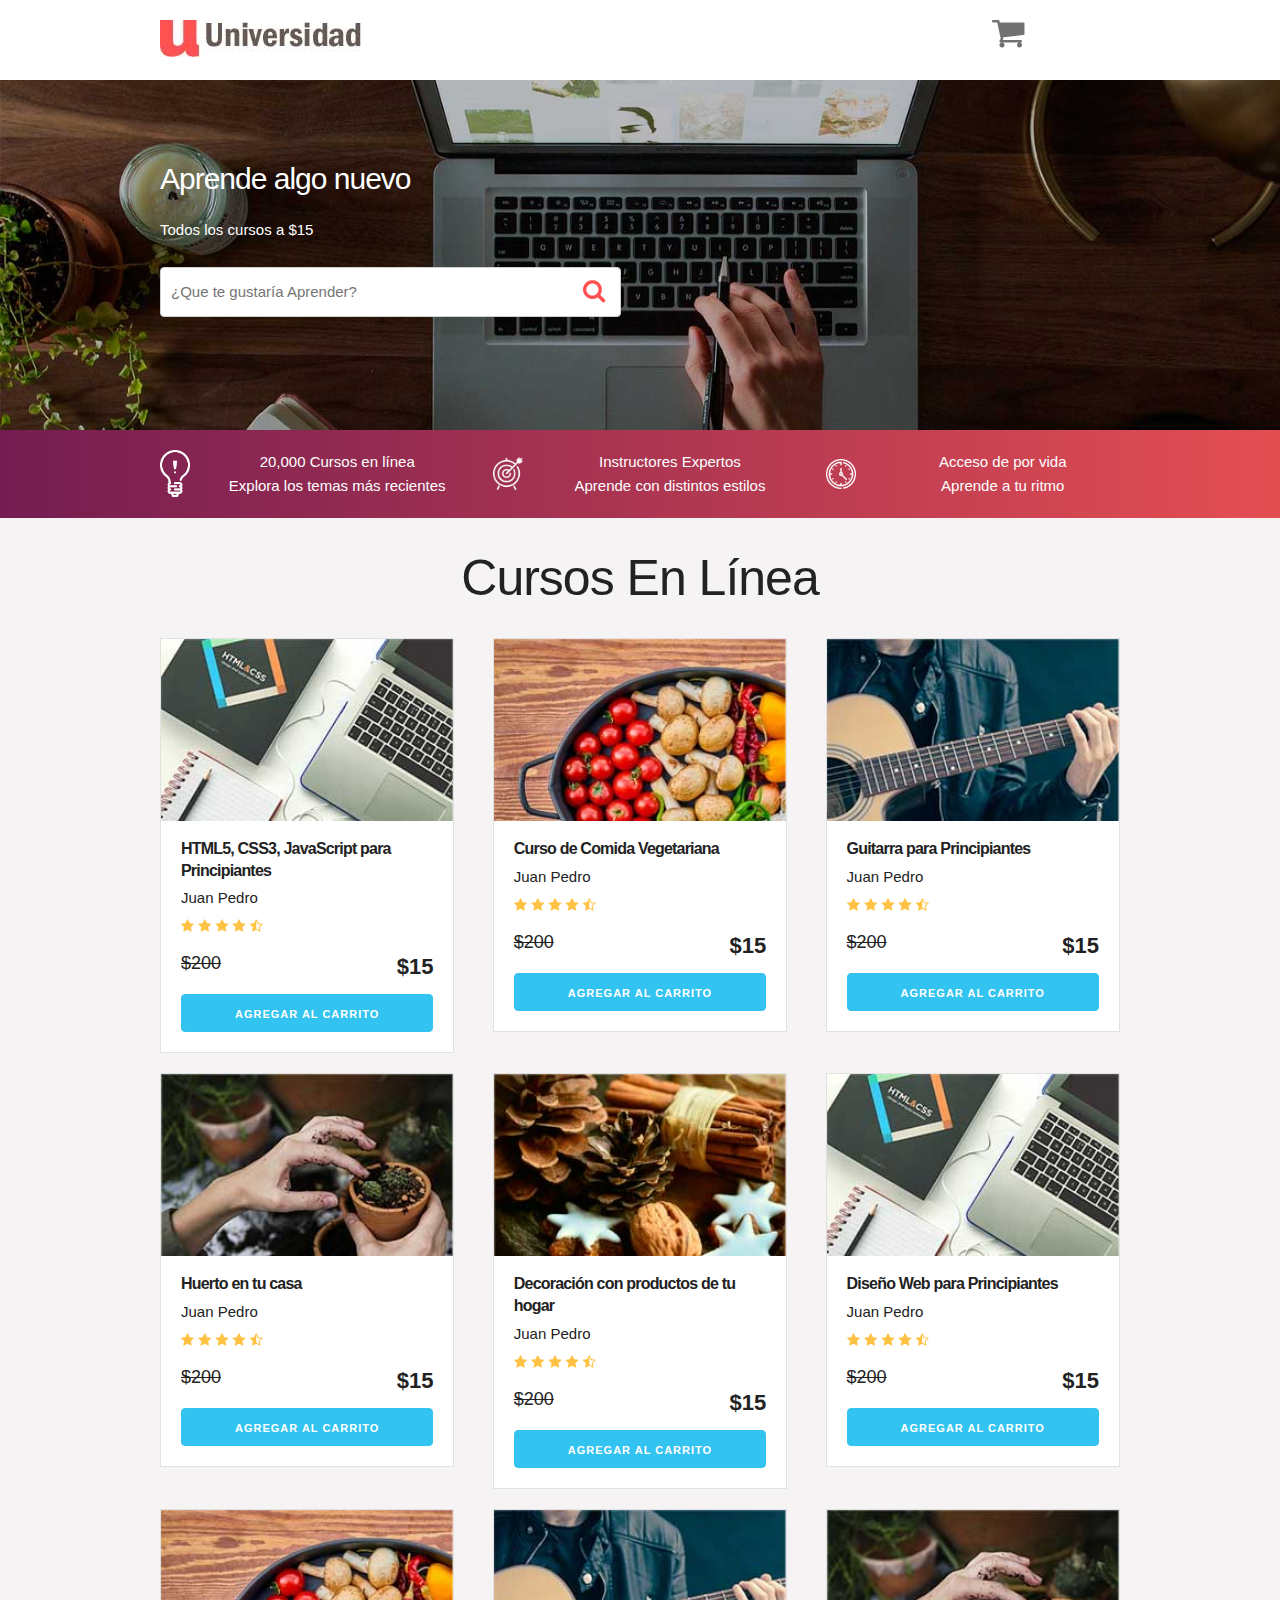
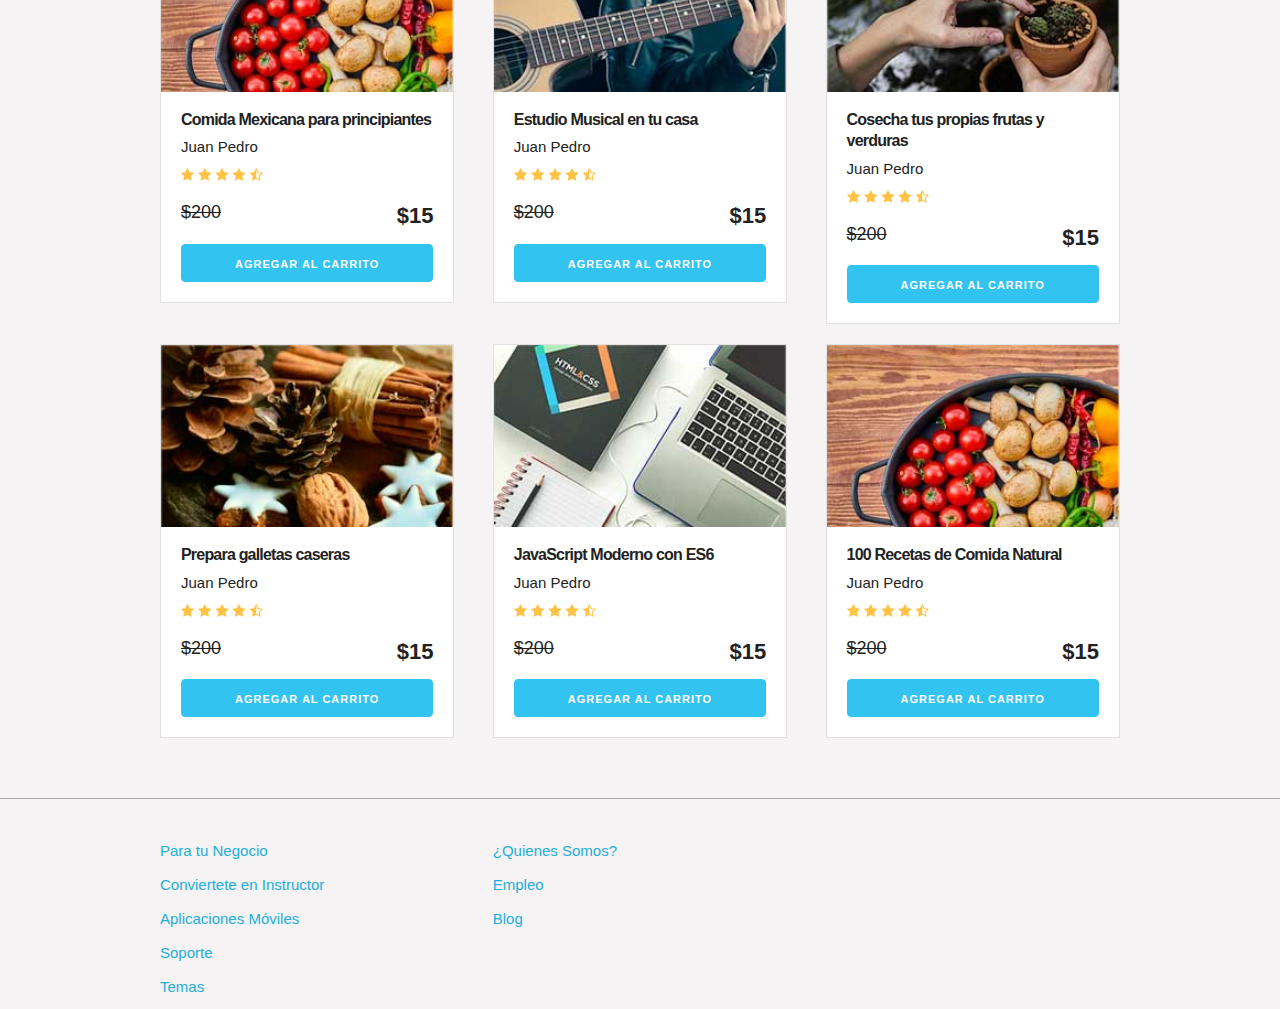
==== index.html @ 2e38d833 "Commit para nuevo Fernando" ====
<!DOCTYPE html>
<html lang="en">
<head>
    <meta charset="UTF-8">
    <meta name="viewport" content="width=device-width, initial-scale=1.0">
    <meta http-equiv="X-UA-Compatible" content="ie=edge">
    <title>Carrito</title>
    <link rel="stylesheet" href="css/normalize.css">
    <link rel="stylesheet" href="css/skeleton.css">
    <link rel="stylesheet" href="css/custom.css">
</head>
<body>
<header id="header" class="header">
    <div class="container">
        <div class="row">
            <div class="four columns">
                <img src="img/logo.jpg" id="logo">
            </div>
            <div class="two columns u-pull-right">
                <ul>
                    <li class="submenu">
                            <img src="img/cart.png" id="img-carrito">
                            <div id="carrito">
                                    
                                    <table id="lista-carrito" class="u-full-width">
                                        <thead>
                                            <tr>
                                                <th>Imagen</th>
                                                <th>Nombre</th>
                                                <th>Precio</th>
                                                <th>Cantidad</th>
                                                <th></th>
                                            </tr>
                                        </thead>
                                        <tbody></tbody>
                                    </table>

                                    <a href="#" id="vaciar-carrito" class="button u-full-width">Vaciar Carrito</a>
                            </div>
                    </li>
                </ul>
            </div>
        </div> 
    </div>
    </header>


    <div id="hero">
        <div class="container">
            <div class="row">
                    <div class="six columns">
                        <div class="contenido-hero">
                                <h2>Aprende algo nuevo</h2>
                                <p>Todos los cursos a $15</p>
                                <form action="#" id="busqueda" method="post" class="formulario">
                                    <input class="u-full-width" type="text" placeholder="¿Que te gustaría Aprender?" id="buscador">
                                    <input type="submit" id="submit-buscador" class="submit-buscador">
                                </form>
                        </div>
                    </div>
            </div> 
        </div>
    </div>

    <div class="barra">
        <div class="container">
            <div class="row">
                    <div class="four columns icono icono1">
                        <p>20,000 Cursos en línea <br>
                        Explora  los temas más recientes</p>
                    </div>
                    <div class="four columns icono icono2">
                        <p>Instructores Expertos <br>
                        Aprende con distintos estilos</p>
                    </div>
                    <div class="four columns icono icono3">
                        <p>Acceso de por vida <br>
                        Aprende a tu ritmo</p>
                    </div>
            </div>
        </div>

    </div>

    <div id="lista-cursos" class="container">
        <h1 id="encabezado" class="encabezado">Cursos En Línea</h1>
        <div class="row">
            <div class="four columns">
                <div class="card">
                    <img src="img/curso1.jpg" class="imagen-curso u-full-width">
                    <div class="info-card">
                        <h4>HTML5, CSS3, JavaScript para Principiantes</h4>
                        <p>Juan Pedro</p>
                        <img src="img/estrellas.png">
                        <p class="precio">$200  <span class="u-pull-right ">$15</span></p>
                        <a href="#" class="u-full-width button-primary button input agregar-carrito" data-id="1">Agregar Al Carrito</a>
                    </div>
                </div> <!--.card-->
            </div>
            <div class="four columns">
                    <div class="card">
                        <img src="img/curso2.jpg" class="imagen-curso u-full-width">
                        <div class="info-card">
                            <h4>Curso de Comida Vegetariana</h4>
                            <p>Juan Pedro</p>
                            <img src="img/estrellas.png">
                            <p class="precio">$200  <span class="u-pull-right ">$15</span></p>
                            <a href="#" class="u-full-width button-primary button input agregar-carrito" data-id="2">Agregar Al Carrito</a>
                        </div>
                    </div>
            </div>
            <div class="four columns">
                    <div class="card">
                        <img src="img/curso3.jpg" class="imagen-curso u-full-width">
                        <div class="info-card">
                            <h4>Guitarra para Principiantes</h4>
                            <p>Juan Pedro</p>
                            <img src="img/estrellas.png">
                            <p class="precio">$200  <span class="u-pull-right ">$15</span></p>
                            <a href="#" class="u-full-width button-primary button input agregar-carrito" data-id="3">Agregar Al Carrito</a>
                        </div>
                    </div> <!--.card-->
            </div>

        </div> <!--.row-->
        <div class="row">
            <div class="four columns">
                <div class="card">
                    <img src="img/curso4.jpg" class="imagen-curso u-full-width">
                    <div class="info-card">
                        <h4>Huerto en tu casa</h4>
                        <p>Juan Pedro</p>
                        <img src="img/estrellas.png">
                        <p class="precio">$200  <span class="u-pull-right ">$15</span></p>
                        <a href="#" class="u-full-width button-primary button input agregar-carrito" data-id="4">Agregar Al Carrito</a>
                    </div>
                </div> <!--.card-->
            </div>
            <div class="four columns">
                    <div class="card">
                        <img src="img/curso5.jpg" class="imagen-curso u-full-width">
                        <div class="info-card">
                            <h4>Decoración con productos de tu hogar</h4>
                            <p>Juan Pedro</p>
                            <img src="img/estrellas.png">
                            <p class="precio">$200  <span class="u-pull-right ">$15</span></p>
                            <a href="#" class="u-full-width button-primary button input agregar-carrito" data-id="5">Agregar Al Carrito</a>
                        </div>
                    </div> <!--.card-->
            </div>
            <div class="four columns">
                    <div class="card">
                        <img src="img/curso1.jpg" class="imagen-curso u-full-width">
                        <div class="info-card">
                            <h4>Diseño Web para Principiantes</h4>
                            <p>Juan Pedro</p>
                            <img src="img/estrellas.png">
                            <p class="precio">$200  <span class="u-pull-right ">$15</span></p>
                            <a href="#" class="u-full-width button-primary button input agregar-carrito" data-id="6">Agregar Al Carrito</a>
                        </div>
                    </div> <!--.card-->
            </div>
        </div> <!--.row-->
        <div class="row">
            <div class="four columns">
                <div class="card">
                    <img src="img/curso2.jpg" class="imagen-curso u-full-width">
                    <div class="info-card">
                        <h4>Comida Mexicana para principiantes</h4>
                        <p>Juan Pedro</p>
                        <img src="img/estrellas.png">
                        <p class="precio">$200  <span class="u-pull-right ">$15</span></p>
                        <a href="#" class="u-full-width button-primary button input agregar-carrito" data-id="7">Agregar Al Carrito</a>
                    </div>
                </div> <!--.card-->
            </div>
            <div class="four columns">
                    <div class="card">
                        <img src="img/curso3.jpg" class="imagen-curso u-full-width">
                        <div class="info-card">
                            <h4>Estudio Musical en tu casa</h4>
                            <p>Juan Pedro</p>
                            <img src="img/estrellas.png">
                            <p class="precio">$200  <span class="u-pull-right ">$15</span></p>
                            <a href="#" class="u-full-width button-primary button input agregar-carrito" data-id="8">Agregar Al Carrito</a>
                        </div>
                    </div> <!--.card-->
            </div>
            <div class="four columns">
                    <div class="card">
                        <img src="img/curso4.jpg" class="imagen-curso u-full-width">
                        <div class="info-card">
                            <h4>Cosecha tus propias frutas y verduras</h4>
                            <p>Juan Pedro</p>
                            <img src="img/estrellas.png">
                            <p class="precio">$200  <span class="u-pull-right ">$15</span></p>
                            <a href="#" class="u-full-width button-primary button input agregar-carrito" data-id="9">Agregar Al Carrito</a>
                        </div>
                    </div> <!--.card-->
            </div>
        </div> <!--.row-->
        <div class="row">
                <div class="four columns">
                    <div class="card">
                        <img src="img/curso5.jpg" class="imagen-curso u-full-width">
                        <div class="info-card">
                            <h4>Prepara galletas caseras</h4>
                            <p>Juan Pedro</p>
                            <img src="img/estrellas.png">
                            <p class="precio">$200  <span class="u-pull-right ">$15</span></p>
                            <a href="#" class="u-full-width button-primary button input agregar-carrito" data-id="10">Agregar Al Carrito</a>
                        </div>
                    </div> <!--.card-->
                </div>
                <div class="four columns">
                        <div class="card">
                            <img src="img/curso1.jpg" class="imagen-curso u-full-width">
                            <div class="info-card">
                                <h4>JavaScript Moderno con ES6</h4>
                                <p>Juan Pedro</p>
                                <img src="img/estrellas.png">
                                <p class="precio">$200  <span class="u-pull-right ">$15</span></p>
                                <a href="#" class="u-full-width button-primary button input agregar-carrito" data-id="11">Agregar Al Carrito</a>
                            </div>
                        </div> <!--.card-->
                </div>
                <div class="four columns">
                        <div class="card">
                            <img src="img/curso2.jpg" class="imagen-curso u-full-width">
                            <div class="info-card">
                                <h4>100 Recetas de Comida Natural</h4>
                                <p>Juan Pedro</p>
                                <img src="img/estrellas.png">
                                <p class="precio">$200  <span class="u-pull-right ">$15</span></p>
                                <a href="#" class="u-full-width button-primary button input agregar-carrito" data-id="12">Agregar Al Carrito</a>
                            </div>
                        </div> <!--.card-->
                </div>
            </div> <!--.row-->
    </div>  

    <footer id="footer" class="footer">
        <div class="container">
            <div class="row">
                    <div class="four columns">
                            <nav id="principal" class="menu">
                                <a class="enlace" href="#">Para tu Negocio</a>
                                <a class="enlace" href="#">Conviertete en Instructor</a>
                                <a class="enlace" href="#">Aplicaciones Móviles</a>
                                <a class="enlace" href="#">Soporte</a>
                                <a class="enlace" href="#">Temas</a>
                            </nav>
                    </div>
                    <div class="four columns">
                            <nav id="secundaria" class="menu">
                                <a class="enlace" href="#">¿Quienes Somos?</a>
                                <a class="enlace" href="#">Empleo</a>
                                <a class="enlace" href="#">Blog</a>
                            </nav>
                    </div>
            </div>
        </div>
    </footer>

    <script src="js/app.js"></script>

</body>
</html>
---- css/skeleton.css ----
/*
* Skeleton V2.0.4
* Copyright 2014, Dave Gamache
* www.getskeleton.com
* Free to use under the MIT license.
* http://www.opensource.org/licenses/mit-license.php
* 12/29/2014
*/


/* Table of contents
––––––––––––––––––––––––––––––––––––––––––––––––––
- Grid
- Base Styles
- Typography
- Links
- Buttons
- Forms
- Lists
- Code
- Tables
- Spacing
- Utilities
- Clearing
- Media Queries
*/


/* Grid
–––––––––––––––––––––––––––––––––––––––––––––––––– */
.container {
  position: relative;
  width: 100%;
  max-width: 960px;
  margin: 0 auto;
  padding: 0 20px;
  box-sizing: border-box; }
.column,
.columns {
  width: 100%;
  float: left;
  box-sizing: border-box; }

/* For devices larger than 400px */
@media (min-width: 400px) {
  .container {
    width: 85%;
    padding: 0; }
}

/* For devices larger than 550px */
@media (min-width: 550px) {
  .container {
    width: 80%; }
  .column,
  .columns {
    margin-left: 4%; }
  .column:first-child,
  .columns:first-child {
    margin-left: 0; }

  .one.column,
  .one.columns                    { width: 4.66666666667%; }
  .two.columns                    { width: 13.3333333333%; }
  .three.columns                  { width: 22%;            }
  .four.columns                   { width: 30.6666666667%; }
  .five.columns                   { width: 39.3333333333%; }
  .six.columns                    { width: 48%;            }
  .seven.columns                  { width: 56.6666666667%; }
  .eight.columns                  { width: 65.3333333333%; }
  .nine.columns                   { width: 74.0%;          }
  .ten.columns                    { width: 82.6666666667%; }
  .eleven.columns                 { width: 91.3333333333%; }
  .twelve.columns                 { width: 100%; margin-left: 0; }

  .one-third.column               { width: 30.6666666667%; }
  .two-thirds.column              { width: 65.3333333333%; }

  .one-half.column                { width: 48%; }

  /* Offsets */
  .offset-by-one.column,
  .offset-by-one.columns          { margin-left: 8.66666666667%; }
  .offset-by-two.column,
  .offset-by-two.columns          { margin-left: 17.3333333333%; }
  .offset-by-three.column,
  .offset-by-three.columns        { margin-left: 26%;            }
  .offset-by-four.column,
  .offset-by-four.columns         { margin-left: 34.6666666667%; }
  .offset-by-five.column,
  .offset-by-five.columns         { margin-left: 43.3333333333%; }
  .offset-by-six.column,
  .offset-by-six.columns          { margin-left: 52%;            }
  .offset-by-seven.column,
  .offset-by-seven.columns        { margin-left: 60.6666666667%; }
  .offset-by-eight.column,
  .offset-by-eight.columns        { margin-left: 69.3333333333%; }
  .offset-by-nine.column,
  .offset-by-nine.columns         { margin-left: 78.0%;          }
  .offset-by-ten.column,
  .offset-by-ten.columns          { margin-left: 86.6666666667%; }
  .offset-by-eleven.column,
  .offset-by-eleven.columns       { margin-left: 95.3333333333%; }

  .offset-by-one-third.column,
  .offset-by-one-third.columns    { margin-left: 34.6666666667%; }
  .offset-by-two-thirds.column,
  .offset-by-two-thirds.columns   { margin-left: 69.3333333333%; }

  .offset-by-one-half.column,
  .offset-by-one-half.columns     { margin-left: 52%; }

}


/* Base Styles
–––––––––––––––––––––––––––––––––––––––––––––––––– */
/* NOTE
html is set to 62.5% so that all the REM measurements throughout Skeleton
are based on 10px sizing. So basically 1.5rem = 15px :) */
html {
  font-size: 62.5%; }
body {
  font-size: 1.5em; /* currently ems cause chrome bug misinterpreting rems on body element */
  line-height: 1.6;
  font-weight: 400;
  font-family: "Raleway", "HelveticaNeue", "Helvetica Neue", Helvetica, Arial, sans-serif;
  color: #222; }


/* Typography
–––––––––––––––––––––––––––––––––––––––––––––––––– */
h1, h2, h3, h4, h5, h6 {
  margin-top: 0;
  margin-bottom: 2rem;
  font-weight: 300; }
h1 { font-size: 4.0rem; line-height: 1.2;  letter-spacing: -.1rem;}
h2 { font-size: 3.6rem; line-height: 1.25; letter-spacing: -.1rem; }
h3 { font-size: 3.0rem; line-height: 1.3;  letter-spacing: -.1rem; }
h4 { font-size: 2.4rem; line-height: 1.35; letter-spacing: -.08rem; }
h5 { font-size: 1.8rem; line-height: 1.5;  letter-spacing: -.05rem; }
h6 { font-size: 1.5rem; line-height: 1.6;  letter-spacing: 0; }

/* Larger than phablet */
@media (min-width: 550px) {
  h1 { font-size: 5.0rem; }
  h2 { font-size: 4.2rem; }
  h3 { font-size: 3.6rem; }
  h4 { font-size: 3.0rem; }
  h5 { font-size: 2.4rem; }
  h6 { font-size: 1.5rem; }
}

p {
  margin-top: 0; }


/* Links
–––––––––––––––––––––––––––––––––––––––––––––––––– */
a {
  color: #1EAEDB; }
a:hover {
  color: #0FA0CE; }


/* Buttons
–––––––––––––––––––––––––––––––––––––––––––––––––– */
.button,
button,
input[type="submit"],
input[type="reset"],
input[type="button"] {
  display: inline-block;
  height: 38px;
  padding: 0 30px;
  color: #555;
  text-align: center;
  font-size: 11px;
  font-weight: 600;
  line-height: 38px;
  letter-spacing: .1rem;
  text-transform: uppercase;
  text-decoration: none;
  white-space: nowrap;
  background-color: transparent;
  border-radius: 4px;
  border: 1px solid #bbb;
  cursor: pointer;
  box-sizing: border-box; }
.button:hover,
button:hover,
input[type="submit"]:hover,
input[type="reset"]:hover,
input[type="button"]:hover,
.button:focus,
button:focus,
input[type="submit"]:focus,
input[type="reset"]:focus,
input[type="button"]:focus {
  color: #333;
  border-color: #888;
  outline: 0; }
.button.button-primary,
button.button-primary,
input[type="submit"].button-primary,
input[type="reset"].button-primary,
input[type="button"].button-primary {
  color: #FFF;
  background-color: #33C3F0;
  border-color: #33C3F0; }
.button.button-primary:hover,
button.button-primary:hover,
input[type="submit"].button-primary:hover,
input[type="reset"].button-primary:hover,
input[type="button"].button-primary:hover,
.button.button-primary:focus,
button.button-primary:focus,
input[type="submit"].button-primary:focus,
input[type="reset"].button-primary:focus,
input[type="button"].button-primary:focus {
  color: #FFF;
  background-color: #1EAEDB;
  border-color: #1EAEDB; }


/* Forms
–––––––––––––––––––––––––––––––––––––––––––––––––– */
input[type="email"],
input[type="number"],
input[type="search"],
input[type="text"],
input[type="tel"],
input[type="url"],
input[type="password"],
textarea,
select {
  height: 38px;
  padding: 6px 10px; /* The 6px vertically centers text on FF, ignored by Webkit */
  background-color: #fff;
  border: 1px solid #D1D1D1;
  border-radius: 4px;
  box-shadow: none;
  box-sizing: border-box; }
/* Removes awkward default styles on some inputs for iOS */
input[type="email"],
input[type="number"],
input[type="search"],
input[type="text"],
input[type="tel"],
input[type="url"],
input[type="password"],
textarea {
  -webkit-appearance: none;
     -moz-appearance: none;
          appearance: none; }
textarea {
  min-height: 65px;
  padding-top: 6px;
  padding-bottom: 6px; }
input[type="email"]:focus,
input[type="number"]:focus,
input[type="search"]:focus,
input[type="text"]:focus,
input[type="tel"]:focus,
input[type="url"]:focus,
input[type="password"]:focus,
textarea:focus,
select:focus {
  border: 1px solid #33C3F0;
  outline: 0; }
label,
legend {
  display: block;
  margin-bottom: .5rem;
  font-weight: 600; }
fieldset {
  padding: 0;
  border-width: 0; }
input[type="checkbox"],
input[type="radio"] {
  display: inline; }
label > .label-body {
  display: inline-block;
  margin-left: .5rem;
  font-weight: normal; }


/* Lists
–––––––––––––––––––––––––––––––––––––––––––––––––– */
ul {
  list-style: circle inside; }
ol {
  list-style: decimal inside; }
ol, ul {
  padding-left: 0;
  margin-top: 0; }
ul ul,
ul ol,
ol ol,
ol ul {
  margin: 1.5rem 0 1.5rem 3rem;
  font-size: 90%; }
li {
  margin-bottom: 1rem; }


/* Code
–––––––––––––––––––––––––––––––––––––––––––––––––– */
code {
  padding: .2rem .5rem;
  margin: 0 .2rem;
  font-size: 90%;
  white-space: nowrap;
  background: #F1F1F1;
  border: 1px solid #E1E1E1;
  border-radius: 4px; }
pre > code {
  display: block;
  padding: 1rem 1.5rem;
  white-space: pre; }


/* Tables
–––––––––––––––––––––––––––––––––––––––––––––––––– */
th,
td {
  padding: 12px 15px;
  text-align: left;
  border-bottom: 1px solid #E1E1E1; }
th:first-child,
td:first-child {
  padding-left: 0; }
th:last-child,
td:last-child {
  padding-right: 0; }


/* Spacing
–––––––––––––––––––––––––––––––––––––––––––––––––– */
button,
.button {
  margin-bottom: 1rem; }
input,
textarea,
select,
fieldset {
  margin-bottom: 1.5rem; }
pre,
blockquote,
dl,
figure,
table,
p,
ul,
ol,
form {
  margin-bottom: 2.5rem; }


/* Utilities
–––––––––––––––––––––––––––––––––––––––––––––––––– */
.u-full-width {
  width: 100%;
  box-sizing: border-box; }
.u-max-full-width {
  max-width: 100%;
  box-sizing: border-box; }
.u-pull-right {
  float: right; }
.u-pull-left {
  float: left; }


/* Misc
–––––––––––––––––––––––––––––––––––––––––––––––––– */
hr {
  margin-top: 3rem;
  margin-bottom: 3.5rem;
  border-width: 0;
  border-top: 1px solid #E1E1E1; }


/* Clearing
–––––––––––––––––––––––––––––––––––––––––––––––––– */

/* Self Clearing Goodness */
.container:after,
.row:after,
.u-cf {
  content: "";
  display: table;
  clear: both; }


/* Media Queries
–––––––––––––––––––––––––––––––––––––––––––––––––– */
/*
Note: The best way to structure the use of media queries is to create the queries
near the relevant code. For example, if you wanted to change the styles for buttons
on small devices, paste the mobile query code up in the buttons section and style it
there.
*/


/* Larger than mobile */
@media (min-width: 400px) {}

/* Larger than phablet (also point when grid becomes active) */
@media (min-width: 550px) {}

/* Larger than tablet */
@media (min-width: 750px) {}

/* Larger than desktop */
@media (min-width: 1000px) {}

/* Larger than Desktop HD */
@media (min-width: 1200px) {}
---- css/custom.css ----
html {
    font-size: 62.5%;
}
body {
    background-color: #f5f3f3
}
h1 {
    text-align: center;
}
h2 {
    font-size: 3rem;
}
h4 {
    font-size: 16px;
    font-weight: 700;
}
header {
    padding: 20px 0 0 0;
    background: white;
    text-align: center;
}
@media (min-width: 750px) {
    header {
        text-align: left;
    }
}
.borrar-curso {
    background-color: red;
    border-radius: 50%;
    padding: 5px 10px;
    text-decoration: none;
    color: white;
    font-weight: bold;
}

ul {
    list-style: none;
}
#hero {
    background-image:url(../img/hero.jpg);
    height: 350px;
    background-size: cover;
}
#encabezado {
    margin: 30px 0;
}
.submenu {
    position: relative;
}

.submenu #carrito{
    display: none;
}
.submenu:hover #carrito{
    display: block;
    position: absolute;
    right:0;

    top:100%;
    z-index: 1;
    background-color: white;
    padding: 20px;
    min-height: 400px;
    min-width: 300px;
}
.vacio {
    padding: 10px;
    background-color: crimson;
    text-align: center;
    border-radius: 10px;
    color: white;
}
.contenido-hero {
    margin-top: 80px;
    color: white;
}
.contenido-hero form {
    position: relative;
    margin-bottom: 0;
}
.contenido-hero form #buscador {
    height: 50px;
    margin-bottom: 0;
}
.contenido-hero form .submit-buscador {
    position: absolute;
    right:0;
    top:0;
    height: 100%;
    padding: 0;
    display: block;
    text-indent: -9999px;
    width: 50px;
    background-image: url(../img/lupa.png);
    background-position: right center;
    background-repeat: no-repeat;
    border:none;
}


.barra {
    padding: 20px 0;
    background: #741d51; /* Old browsers */
    background: -moz-linear-gradient(left, #741d51 0%, #e44e52 100%); /* FF3.6-15 */
    background: -webkit-linear-gradient(left, #741d51 0%,#e44e52 100%); /* Chrome10-25,Safari5.1-6 */
    background: linear-gradient(to right, #741d51 0%,#e44e52 100%); /* W3C, IE10+, FF16+, Chrome26+, Opera12+, Safari7+ */
    filter: progid:DXImageTransform.Microsoft.gradient( startColorstr='#741d51', endColorstr='#e44e52',GradientType=1 ); /* IE6-9 */
}

.barra p {
    margin:0;
    color: white;
}
.icono {
    background-repeat: no-repeat;
    background-position: left center;
    padding-left: 60px;
    background-size: 30px;
    margin-bottom: 40px;
    text-align: center;
}
@media (min-width: 750px) {
    .icono {
        margin-bottom:0;
    }
}
.icono1 {
    background-image: url(../img/icono1.png);
}
.icono2 {
    background-image: url(../img/icono2.png);
}
.icono3 {
    background-image: url(../img/icono3.png);
}

#lista-cursos .row {
    margin-bottom:20px;
}
.agregar-carrito {
    margin:10px 0;
}

.card {
    text-align: center;
    border: 1px solid #e1e1e1;
    background: white;
}
@media (min-width: 550px) {
    .card {
        text-align: left;
    }
}
.info-card  {
    padding: 10px 20px;
}

.info-card p, 
.card h4 {
    margin-bottom: 5px;
}
.info-card .precio {
    text-decoration: line-through;
    font-size: 18px;
    margin-top: 10px;
}
.info-card .precio span {
    font-weight: 700;
    font-size: 22px;
}


.footer {
    margin-top: 40px;
    border-top:1px solid #aaa;;
    padding-top: 40px;   
}
.footer .menu a{
display: block;
margin-bottom: 10px;
text-decoration: none;
}
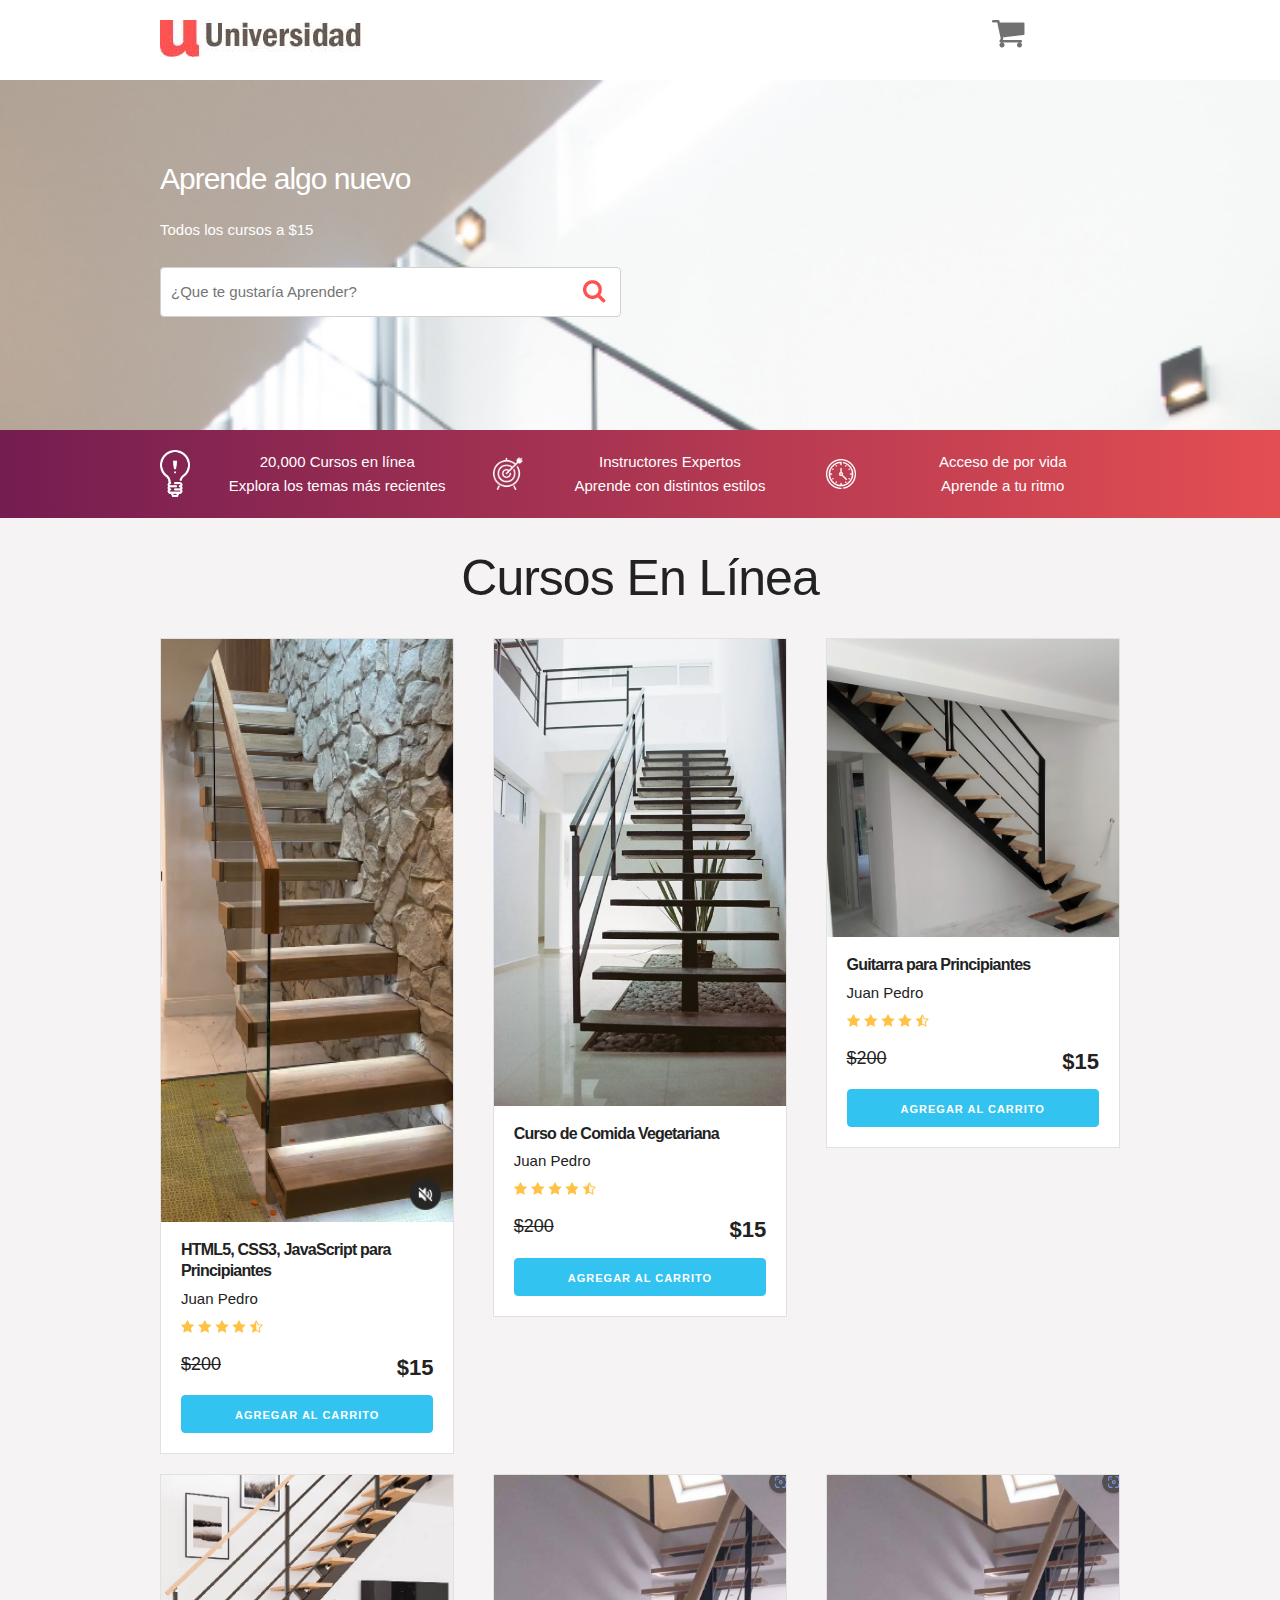
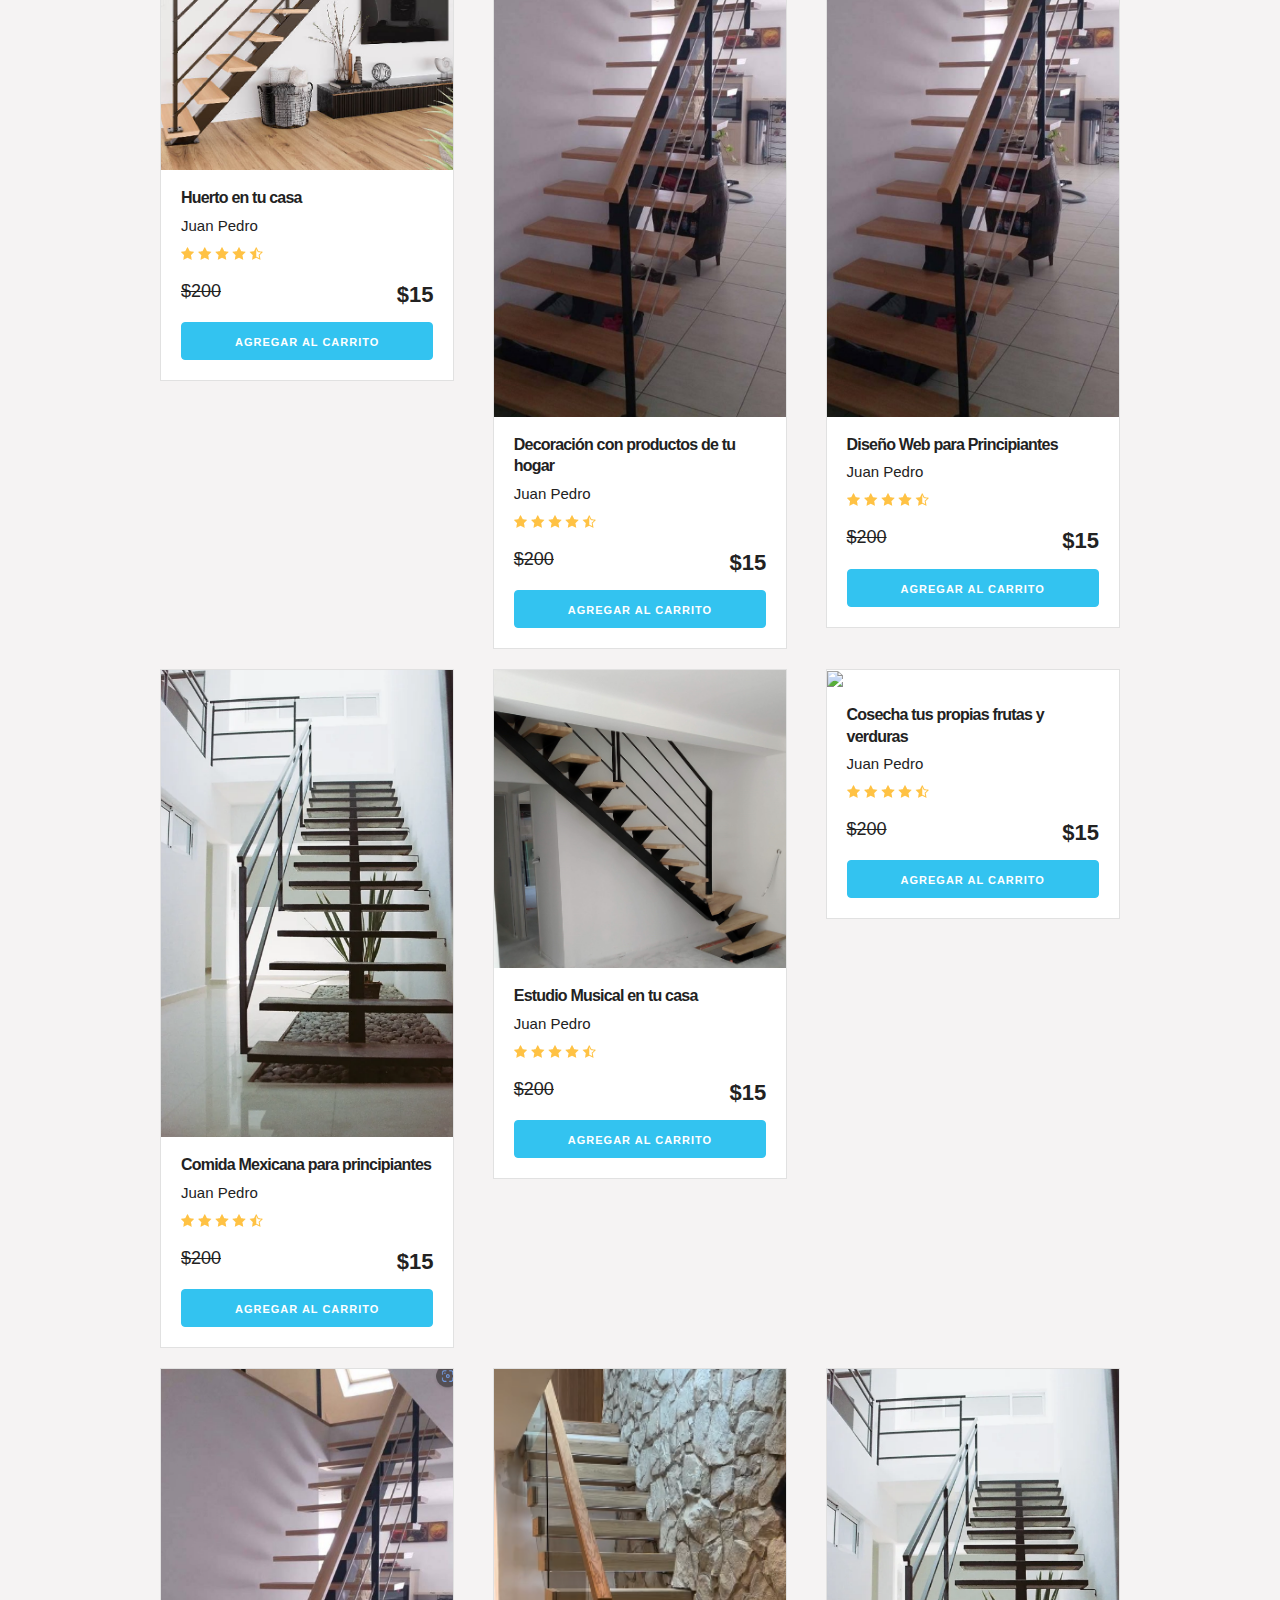
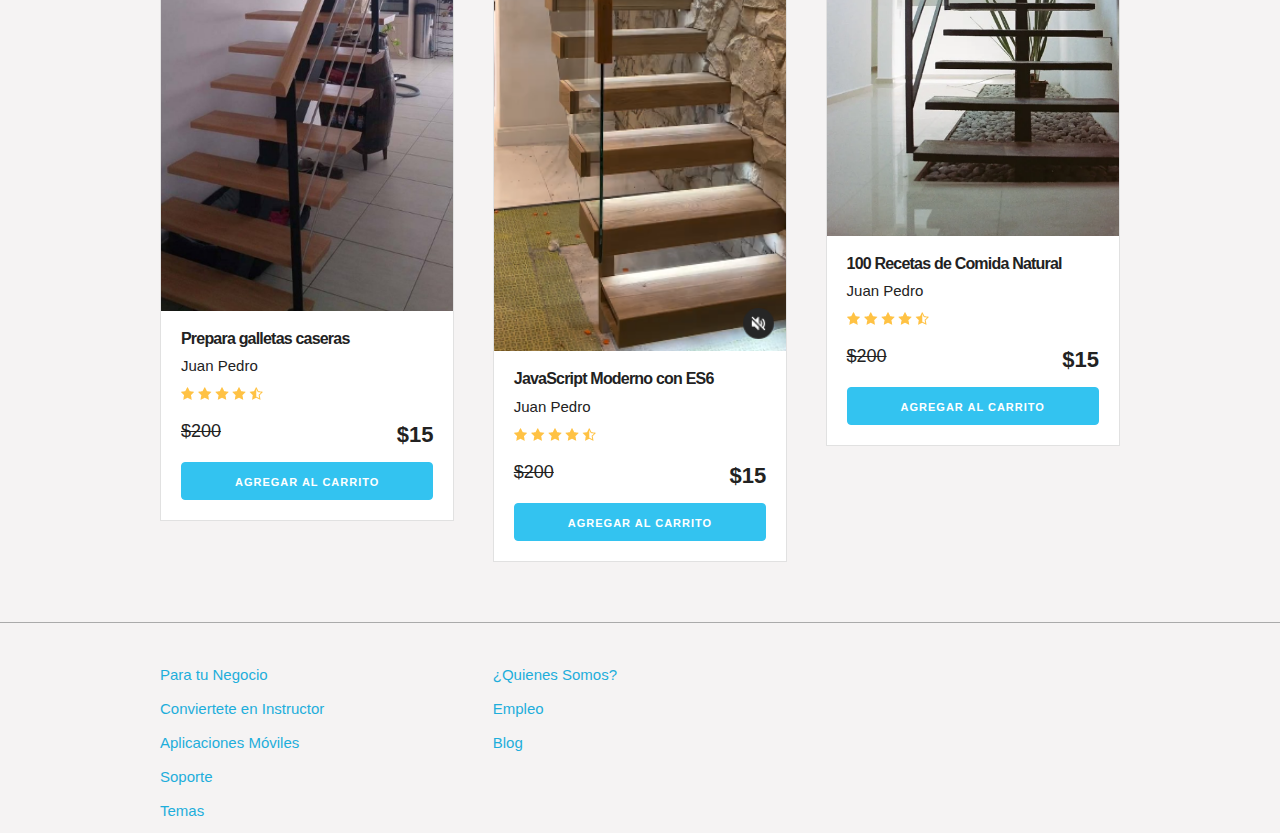
==== commit b8ccce74: "Añadir nuevas imagenes" ====
--- a/index.html
+++ b/index.html
@@ -87,7 +87,7 @@
         <div class="row">
             <div class="four columns">
                 <div class="card">
-                    <img src="img/curso1.jpg" class="imagen-curso u-full-width">
+                    <img src="img/Escalera-1.png" class="imagen-curso u-full-width">
                     <div class="info-card">
                         <h4>HTML5, CSS3, JavaScript para Principiantes</h4>
                         <p>Juan Pedro</p>
@@ -99,7 +99,7 @@
             </div>
             <div class="four columns">
                     <div class="card">
-                        <img src="img/curso2.jpg" class="imagen-curso u-full-width">
+                        <img src="img/Escalera-2.png" class="imagen-curso u-full-width">
                         <div class="info-card">
                             <h4>Curso de Comida Vegetariana</h4>
                             <p>Juan Pedro</p>
@@ -111,7 +111,7 @@
             </div>
             <div class="four columns">
                     <div class="card">
-                        <img src="img/curso3.jpg" class="imagen-curso u-full-width">
+                        <img src="img/Escalera-3.png" class="imagen-curso u-full-width">
                         <div class="info-card">
                             <h4>Guitarra para Principiantes</h4>
                             <p>Juan Pedro</p>
@@ -126,7 +126,7 @@
         <div class="row">
             <div class="four columns">
                 <div class="card">
-                    <img src="img/curso4.jpg" class="imagen-curso u-full-width">
+                    <img src="img/Escalera-4.png" class="imagen-curso u-full-width">
                     <div class="info-card">
                         <h4>Huerto en tu casa</h4>
                         <p>Juan Pedro</p>
@@ -138,7 +138,7 @@
             </div>
             <div class="four columns">
                     <div class="card">
-                        <img src="img/curso5.jpg" class="imagen-curso u-full-width">
+                        <img src="img/Escalera-5.png" class="imagen-curso u-full-width">
                         <div class="info-card">
                             <h4>Decoración con productos de tu hogar</h4>
                             <p>Juan Pedro</p>
@@ -150,7 +150,7 @@
             </div>
             <div class="four columns">
                     <div class="card">
-                        <img src="img/curso1.jpg" class="imagen-curso u-full-width">
+                        <img src="img/Escalera-5.png" class="imagen-curso u-full-width">
                         <div class="info-card">
                             <h4>Diseño Web para Principiantes</h4>
                             <p>Juan Pedro</p>
@@ -164,7 +164,7 @@
         <div class="row">
             <div class="four columns">
                 <div class="card">
-                    <img src="img/curso2.jpg" class="imagen-curso u-full-width">
+                    <img src="img/Escalera-2.png" class="imagen-curso u-full-width">
                     <div class="info-card">
                         <h4>Comida Mexicana para principiantes</h4>
                         <p>Juan Pedro</p>
@@ -176,7 +176,7 @@
             </div>
             <div class="four columns">
                     <div class="card">
-                        <img src="img/curso3.jpg" class="imagen-curso u-full-width">
+                        <img src="img/Escalera-3.png" class="imagen-curso u-full-width">
                         <div class="info-card">
                             <h4>Estudio Musical en tu casa</h4>
                             <p>Juan Pedro</p>
@@ -188,7 +188,7 @@
             </div>
             <div class="four columns">
                     <div class="card">
-                        <img src="img/curso4.jpg" class="imagen-curso u-full-width">
+                        <img src=img/Escalera-4.png" class="imagen-curso u-full-width">
                         <div class="info-card">
                             <h4>Cosecha tus propias frutas y verduras</h4>
                             <p>Juan Pedro</p>
@@ -202,7 +202,7 @@
         <div class="row">
                 <div class="four columns">
                     <div class="card">
-                        <img src="img/curso5.jpg" class="imagen-curso u-full-width">
+                        <img src="img/Escalera-5.png" class="imagen-curso u-full-width">
                         <div class="info-card">
                             <h4>Prepara galletas caseras</h4>
                             <p>Juan Pedro</p>
@@ -214,7 +214,7 @@
                 </div>
                 <div class="four columns">
                         <div class="card">
-                            <img src="img/curso1.jpg" class="imagen-curso u-full-width">
+                            <img src="img/Escalera-1.png" class="imagen-curso u-full-width">
                             <div class="info-card">
                                 <h4>JavaScript Moderno con ES6</h4>
                                 <p>Juan Pedro</p>
@@ -226,7 +226,7 @@
                 </div>
                 <div class="four columns">
                         <div class="card">
-                            <img src="img/curso2.jpg" class="imagen-curso u-full-width">
+                            <img src="img/Escalera-2.png" class="imagen-curso u-full-width">
                             <div class="info-card">
                                 <h4>100 Recetas de Comida Natural</h4>
                                 <p>Juan Pedro</p>
--- a/css/custom.css
+++ b/css/custom.css
@@ -37,7 +37,7 @@
     list-style: none;
 }
 #hero {
-    background-image:url(../img/hero.jpg);
+    background-image:url(../img/hero.png);
     height: 350px;
     background-size: cover;
 }
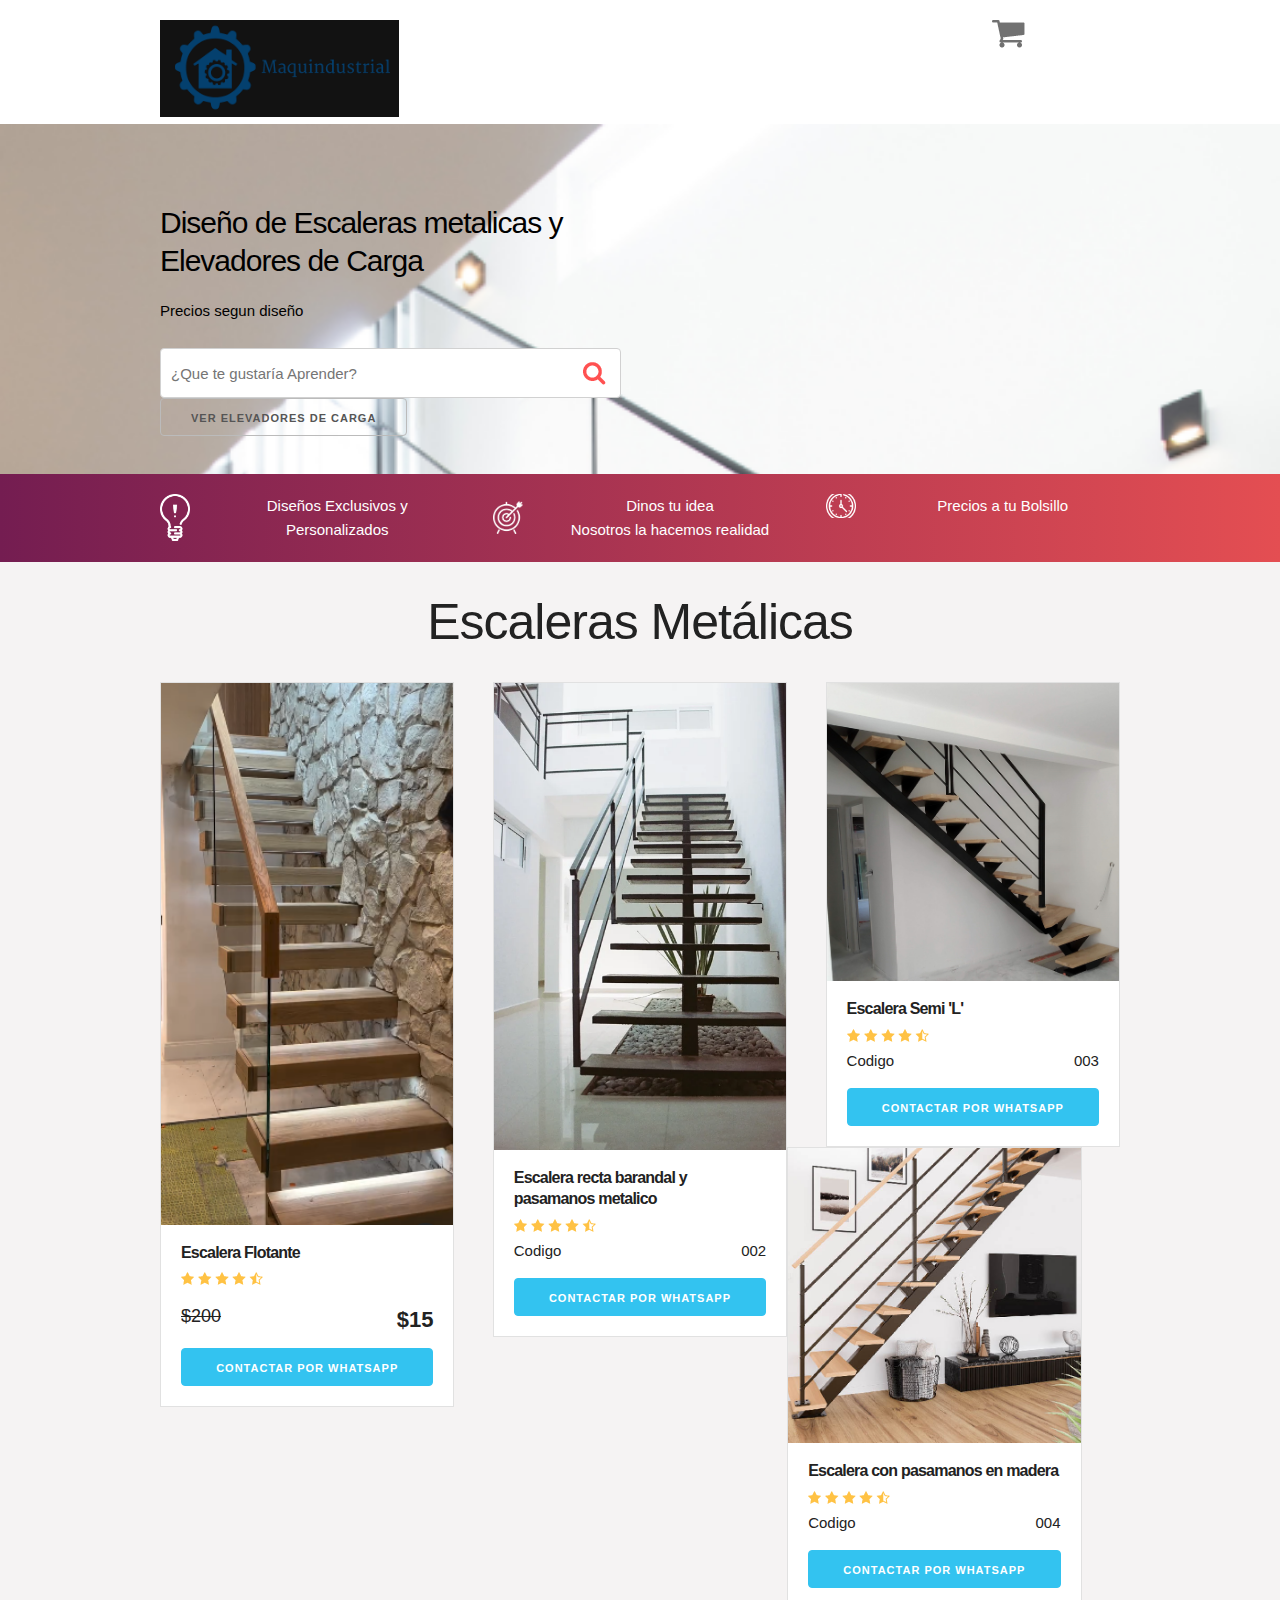
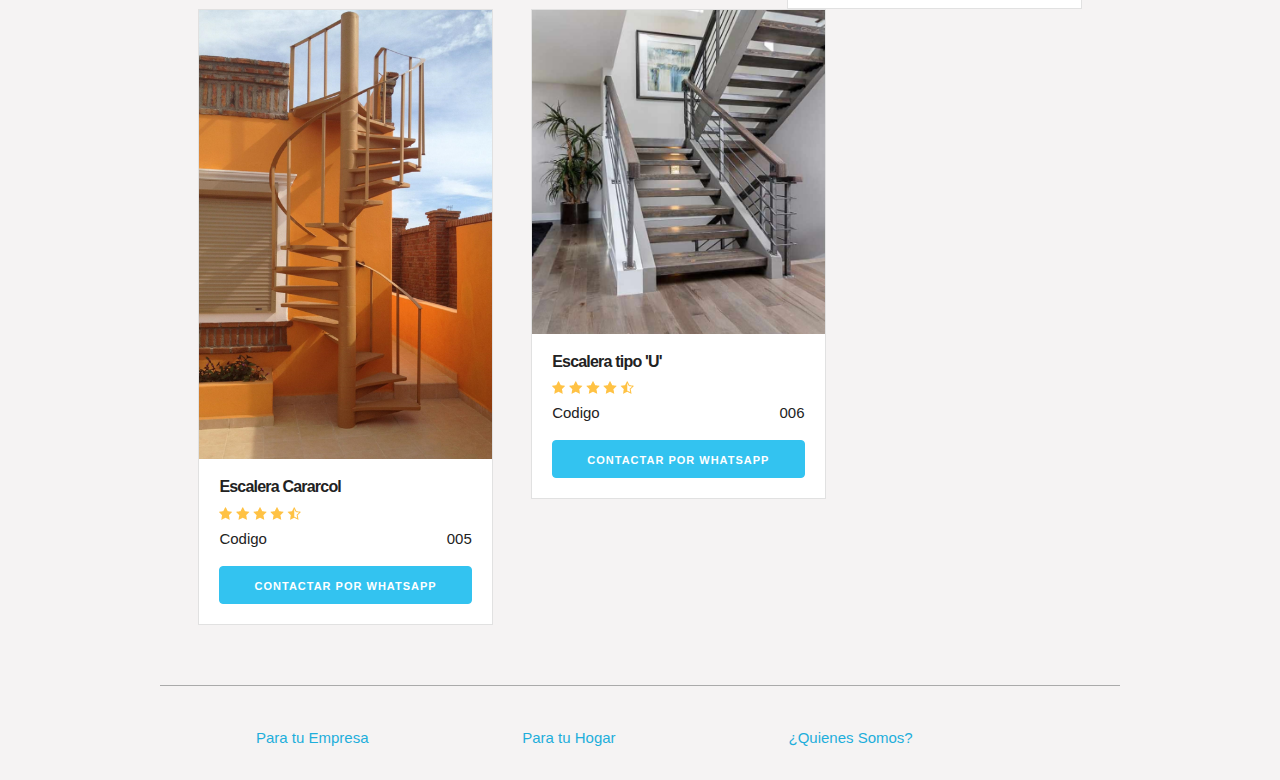
==== commit 173d50fd: "Se elabora nueva pestaña de Elevadores" ====
--- a/index.html
+++ b/index.html
@@ -4,7 +4,7 @@
     <meta charset="UTF-8">
     <meta name="viewport" content="width=device-width, initial-scale=1.0">
     <meta http-equiv="X-UA-Compatible" content="ie=edge">
-    <title>Carrito</title>
+    <title>Maquindustrial</title>
     <link rel="stylesheet" href="css/normalize.css">
     <link rel="stylesheet" href="css/skeleton.css">
     <link rel="stylesheet" href="css/custom.css">
@@ -14,7 +14,7 @@
     <div class="container">
         <div class="row">
             <div class="four columns">
-                <img src="img/logo.jpg" id="logo">
+                <img src="img/logo-3.png" id="logo">
             </div>
             <div class="two columns u-pull-right">
                 <ul>
@@ -50,12 +50,13 @@
             <div class="row">
                     <div class="six columns">
                         <div class="contenido-hero">
-                                <h2>Aprende algo nuevo</h2>
-                                <p>Todos los cursos a $15</p>
+                                <h2>Diseño de Escaleras metalicas y Elevadores de Carga</h2>
+                                <p>Precios segun diseño</p>
                                 <form action="#" id="busqueda" method="post" class="formulario">
                                     <input class="u-full-width" type="text" placeholder="¿Que te gustaría Aprender?" id="buscador">
                                     <input type="submit" id="submit-buscador" class="submit-buscador">
                                 </form>
+                                <a href="elevadores.html" class="button">Ver Elevadores de Carga</a>
                         </div>
                     </div>
             </div> 
@@ -66,16 +67,16 @@
         <div class="container">
             <div class="row">
                     <div class="four columns icono icono1">
-                        <p>20,000 Cursos en línea <br>
-                        Explora  los temas más recientes</p>
+                        <p>Diseños Exclusivos y Personalizados <br>
+                        </p>
                     </div>
                     <div class="four columns icono icono2">
-                        <p>Instructores Expertos <br>
-                        Aprende con distintos estilos</p>
+                        <p>Dinos tu idea  <br>
+                        Nosotros la hacemos realidad</p>
                     </div>
                     <div class="four columns icono icono3">
-                        <p>Acceso de por vida <br>
-                        Aprende a tu ritmo</p>
+                        <p>Precios a tu Bolsillo <br>
+                        </p>
                     </div>
             </div>
         </div>
@@ -83,17 +84,24 @@
     </div>
 
     <div id="lista-cursos" class="container">
-        <h1 id="encabezado" class="encabezado">Cursos En Línea</h1>
+        <h1 id="encabezado" class="encabezado">Escaleras Metálicas</h1>
         <div class="row">
             <div class="four columns">
                 <div class="card">
                     <img src="img/Escalera-1.png" class="imagen-curso u-full-width">
                     <div class="info-card">
-                        <h4>HTML5, CSS3, JavaScript para Principiantes</h4>
-                        <p>Juan Pedro</p>
+                        <h4>Escalera Flotante</h4>
+                        
                         <img src="img/estrellas.png">
                         <p class="precio">$200  <span class="u-pull-right ">$15</span></p>
-                        <a href="#" class="u-full-width button-primary button input agregar-carrito" data-id="1">Agregar Al Carrito</a>
+                        <!--<p>Codigo <span class="u-pull-right ">001</span> </p> -->
+                        
+                        <a href="https://wa.me/3133027536" 
+                           class="u-full-width button-primary button input agregar-carrito" 
+                           target="_blank"
+                           data-id="2">Contactar por WhatsApp</a>
+                      
+
                     </div>
                 </div> <!--.card-->
             </div>
@@ -101,11 +109,15 @@
                     <div class="card">
                         <img src="img/Escalera-2.png" class="imagen-curso u-full-width">
                         <div class="info-card">
-                            <h4>Curso de Comida Vegetariana</h4>
-                            <p>Juan Pedro</p>
-                            <img src="img/estrellas.png">
-                            <p class="precio">$200  <span class="u-pull-right ">$15</span></p>
-                            <a href="#" class="u-full-width button-primary button input agregar-carrito" data-id="2">Agregar Al Carrito</a>
+                            <h4>Escalera recta barandal y pasamanos metalico</h4>
+                            
+                            <img src="img/estrellas.png">
+                            <!--<p>Codigo <span class="u-pull-right ">001</span> </p> -->
+                            <p>Codigo <span class="u-pull-right ">002</span> </p>
+                            <a href="https://wa.me/3133027536" 
+                               class="u-full-width button-primary button input agregar-carrito" 
+                               target="_blank"
+                               data-id="2">Contactar por WhatsApp</a>
                         </div>
                     </div>
             </div>
@@ -113,130 +125,74 @@
                     <div class="card">
                         <img src="img/Escalera-3.png" class="imagen-curso u-full-width">
                         <div class="info-card">
-                            <h4>Guitarra para Principiantes</h4>
-                            <p>Juan Pedro</p>
-                            <img src="img/estrellas.png">
-                            <p class="precio">$200  <span class="u-pull-right ">$15</span></p>
-                            <a href="#" class="u-full-width button-primary button input agregar-carrito" data-id="3">Agregar Al Carrito</a>
-                        </div>
+                            <h4>Escalera Semi 'L'</h4>
+                           
+                            <img src="img/estrellas.png">
+                            <!--<p>Codigo <span class="u-pull-right ">001</span> </p> -->
+                            <p>Codigo <span class="u-pull-right ">003</span> </p>
+                            <a href="https://wa.me/3133027536" 
+                            class="u-full-width button-primary button input agregar-carrito" 
+                            target="_blank"
+                            data-id="2">Contactar por WhatsApp</a>
                     </div> <!--.card-->
             </div>
 
         </div> <!--.row-->
+        
         <div class="row">
             <div class="four columns">
                 <div class="card">
                     <img src="img/Escalera-4.png" class="imagen-curso u-full-width">
                     <div class="info-card">
-                        <h4>Huerto en tu casa</h4>
-                        <p>Juan Pedro</p>
+                        <h4>Escalera con pasamanos en madera</h4>
+                        
                         <img src="img/estrellas.png">
-                        <p class="precio">$200  <span class="u-pull-right ">$15</span></p>
-                        <a href="#" class="u-full-width button-primary button input agregar-carrito" data-id="4">Agregar Al Carrito</a>
+                        <!--<p>Codigo <span class="u-pull-right ">001</span> </p> -->
+                        <p>Codigo <span class="u-pull-right ">004</span> </p>
+                        <a href="https://wa.me/3133027536" 
+                            class="u-full-width button-primary button input agregar-carrito" 
+                            target="_blank"
+                            data-id="2">Contactar por WhatsApp</a>
                     </div>
                 </div> <!--.card-->
             </div>
             <div class="four columns">
                     <div class="card">
-                        <img src="img/Escalera-5.png" class="imagen-curso u-full-width">
-                        <div class="info-card">
-                            <h4>Decoración con productos de tu hogar</h4>
-                            <p>Juan Pedro</p>
-                            <img src="img/estrellas.png">
-                            <p class="precio">$200  <span class="u-pull-right ">$15</span></p>
-                            <a href="#" class="u-full-width button-primary button input agregar-carrito" data-id="5">Agregar Al Carrito</a>
+                        <img src="img/Escalera-7.png" class="imagen-curso u-full-width">
+                        <div class="info-card">
+                            <h4>Escalera Cararcol</h4>
+                            
+                            <img src="img/estrellas.png">
+                            <!--<p>Codigo <span class="u-pull-right ">001</span> </p> -->
+                            <p>Codigo <span class="u-pull-right ">005</span> </p>
+                            <a href="https://wa.me/3133027536" 
+                                class="u-full-width button-primary button input agregar-carrito" 
+                                target="_blank"
+                                data-id="2">Contactar por WhatsApp</a>
                         </div>
                     </div> <!--.card-->
             </div>
             <div class="four columns">
                     <div class="card">
-                        <img src="img/Escalera-5.png" class="imagen-curso u-full-width">
-                        <div class="info-card">
-                            <h4>Diseño Web para Principiantes</h4>
-                            <p>Juan Pedro</p>
-                            <img src="img/estrellas.png">
-                            <p class="precio">$200  <span class="u-pull-right ">$15</span></p>
-                            <a href="#" class="u-full-width button-primary button input agregar-carrito" data-id="6">Agregar Al Carrito</a>
+                        <img src="img/Escalera-6.png" class="imagen-curso u-full-width">
+                        <div class="info-card">
+                            <h4>Escalera tipo 'U'</h4>
+                            
+                            <img src="img/estrellas.png">
+                            <!--<p>Codigo <span class="u-pull-right ">001</span> </p> -->
+                            <p>Codigo <span class="u-pull-right ">006</span> </p>
+                            <a href="https://wa.me/3133027536" 
+                                class="u-full-width button-primary button input agregar-carrito" 
+                                target="_blank"
+                                data-id="2">Contactar por WhatsApp</a>
                         </div>
                     </div> <!--.card-->
             </div>
         </div> <!--.row-->
-        <div class="row">
-            <div class="four columns">
-                <div class="card">
-                    <img src="img/Escalera-2.png" class="imagen-curso u-full-width">
-                    <div class="info-card">
-                        <h4>Comida Mexicana para principiantes</h4>
-                        <p>Juan Pedro</p>
-                        <img src="img/estrellas.png">
-                        <p class="precio">$200  <span class="u-pull-right ">$15</span></p>
-                        <a href="#" class="u-full-width button-primary button input agregar-carrito" data-id="7">Agregar Al Carrito</a>
-                    </div>
-                </div> <!--.card-->
-            </div>
-            <div class="four columns">
-                    <div class="card">
-                        <img src="img/Escalera-3.png" class="imagen-curso u-full-width">
-                        <div class="info-card">
-                            <h4>Estudio Musical en tu casa</h4>
-                            <p>Juan Pedro</p>
-                            <img src="img/estrellas.png">
-                            <p class="precio">$200  <span class="u-pull-right ">$15</span></p>
-                            <a href="#" class="u-full-width button-primary button input agregar-carrito" data-id="8">Agregar Al Carrito</a>
-                        </div>
-                    </div> <!--.card-->
-            </div>
-            <div class="four columns">
-                    <div class="card">
-                        <img src=img/Escalera-4.png" class="imagen-curso u-full-width">
-                        <div class="info-card">
-                            <h4>Cosecha tus propias frutas y verduras</h4>
-                            <p>Juan Pedro</p>
-                            <img src="img/estrellas.png">
-                            <p class="precio">$200  <span class="u-pull-right ">$15</span></p>
-                            <a href="#" class="u-full-width button-primary button input agregar-carrito" data-id="9">Agregar Al Carrito</a>
-                        </div>
-                    </div> <!--.card-->
-            </div>
-        </div> <!--.row-->
-        <div class="row">
-                <div class="four columns">
-                    <div class="card">
-                        <img src="img/Escalera-5.png" class="imagen-curso u-full-width">
-                        <div class="info-card">
-                            <h4>Prepara galletas caseras</h4>
-                            <p>Juan Pedro</p>
-                            <img src="img/estrellas.png">
-                            <p class="precio">$200  <span class="u-pull-right ">$15</span></p>
-                            <a href="#" class="u-full-width button-primary button input agregar-carrito" data-id="10">Agregar Al Carrito</a>
-                        </div>
-                    </div> <!--.card-->
-                </div>
-                <div class="four columns">
-                        <div class="card">
-                            <img src="img/Escalera-1.png" class="imagen-curso u-full-width">
-                            <div class="info-card">
-                                <h4>JavaScript Moderno con ES6</h4>
-                                <p>Juan Pedro</p>
-                                <img src="img/estrellas.png">
-                                <p class="precio">$200  <span class="u-pull-right ">$15</span></p>
-                                <a href="#" class="u-full-width button-primary button input agregar-carrito" data-id="11">Agregar Al Carrito</a>
-                            </div>
-                        </div> <!--.card-->
-                </div>
-                <div class="four columns">
-                        <div class="card">
-                            <img src="img/Escalera-2.png" class="imagen-curso u-full-width">
-                            <div class="info-card">
-                                <h4>100 Recetas de Comida Natural</h4>
-                                <p>Juan Pedro</p>
-                                <img src="img/estrellas.png">
-                                <p class="precio">$200  <span class="u-pull-right ">$15</span></p>
-                                <a href="#" class="u-full-width button-primary button input agregar-carrito" data-id="12">Agregar Al Carrito</a>
-                            </div>
-                        </div> <!--.card-->
-                </div>
-            </div> <!--.row-->
+
+       
+        
+        
     </div>  
 
     <footer id="footer" class="footer">
@@ -244,18 +200,19 @@
             <div class="row">
                     <div class="four columns">
                             <nav id="principal" class="menu">
-                                <a class="enlace" href="#">Para tu Negocio</a>
-                                <a class="enlace" href="#">Conviertete en Instructor</a>
-                                <a class="enlace" href="#">Aplicaciones Móviles</a>
-                                <a class="enlace" href="#">Soporte</a>
-                                <a class="enlace" href="#">Temas</a>
-                            </nav>
-                    </div>
+                                <a class="enlace" href="#">Para tu Empresa</a>                              
+                            </nav>     
+                    </div>
+
+                    <div class="four columns">
+                        <nav id="secundaria" class="menu">
+                            <a class="enlace" href="#">Para tu Hogar</a>                           
+                        </nav>
+                    </div>
+
                     <div class="four columns">
                             <nav id="secundaria" class="menu">
-                                <a class="enlace" href="#">¿Quienes Somos?</a>
-                                <a class="enlace" href="#">Empleo</a>
-                                <a class="enlace" href="#">Blog</a>
+                                <a class="enlace" href="#">¿Quienes Somos?</a>                           
                             </nav>
                     </div>
             </div>
--- a/css/custom.css
+++ b/css/custom.css
@@ -72,7 +72,7 @@
 }
 .contenido-hero {
     margin-top: 80px;
-    color: white;
+    color: black;
 }
 .contenido-hero form {
     position: relative;
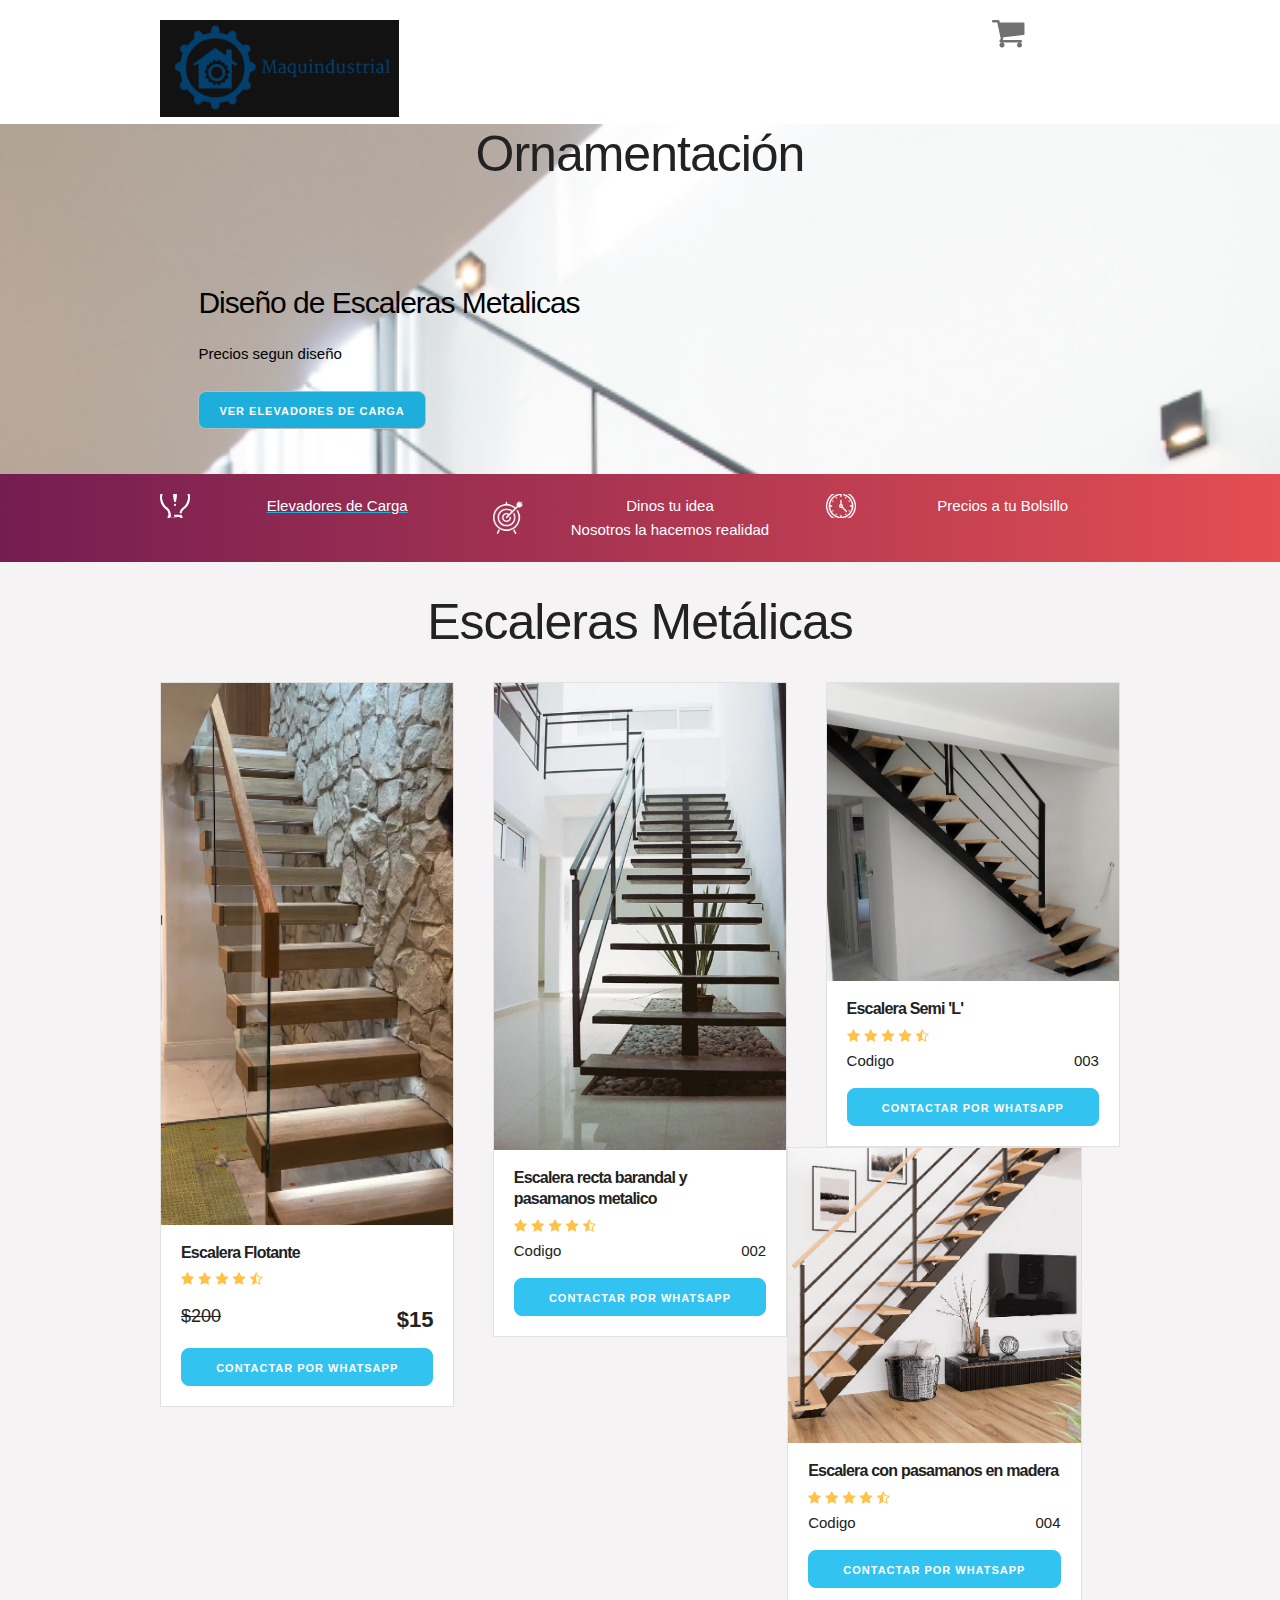
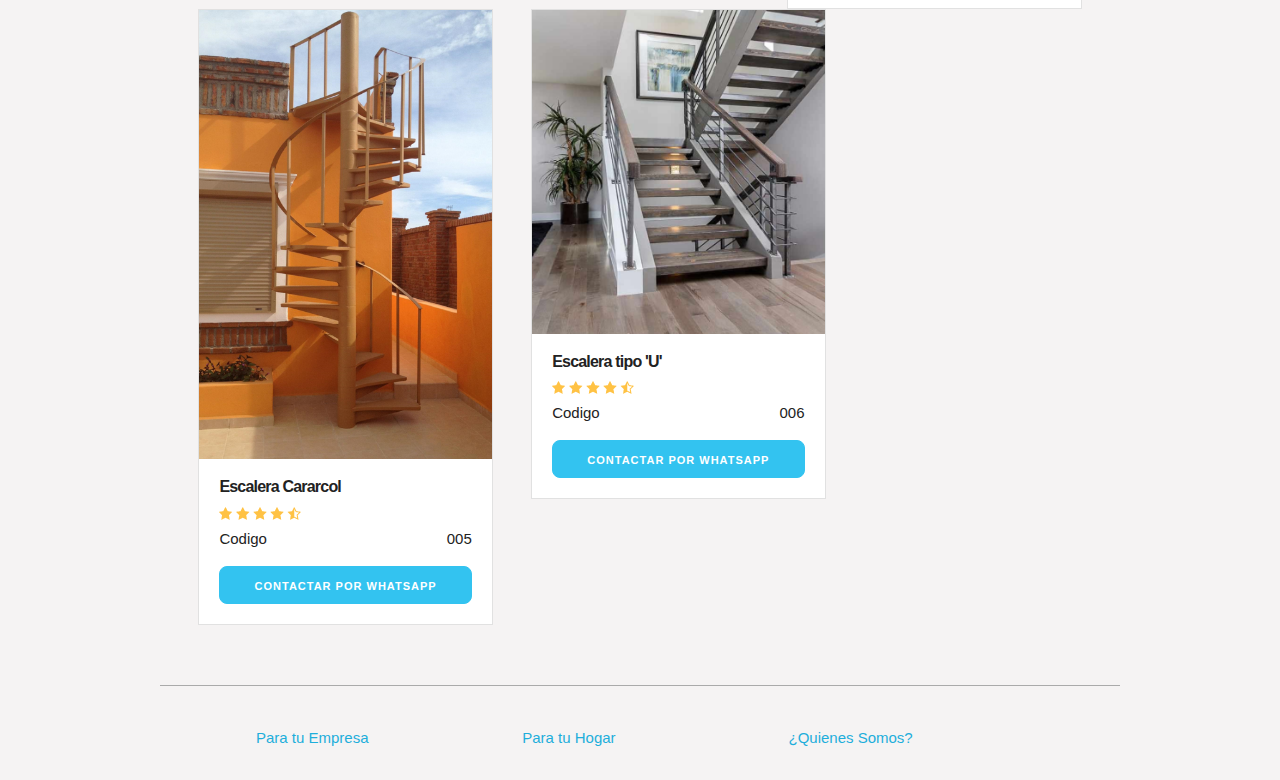
==== commit 328028c9: "Se modfican los enlaces" ====
--- a/index.html
+++ b/index.html
@@ -48,15 +48,19 @@
     <div id="hero">
         <div class="container">
             <div class="row">
+                <h1>Ornamentación</h1>
                     <div class="six columns">
+                        
                         <div class="contenido-hero">
-                                <h2>Diseño de Escaleras metalicas y Elevadores de Carga</h2>
+                                <h2>Diseño de Escaleras Metalicas</h2>
                                 <p>Precios segun diseño</p>
                                 <form action="#" id="busqueda" method="post" class="formulario">
-                                    <input class="u-full-width" type="text" placeholder="¿Que te gustaría Aprender?" id="buscador">
-                                    <input type="submit" id="submit-buscador" class="submit-buscador">
+                                    <!-- <input class="u-full-width" type="text" placeholder="¿Que te gustaría Aprender?" id="buscador">
+                                    <input type="submit" id="submit-buscador" class="submit-buscador">-->
+                                    <a href="elevadores.html" class="button">Ver Elevadores de Carga</a>
                                 </form>
-                                <a href="elevadores.html" class="button">Ver Elevadores de Carga</a>
+                                
+                                
                         </div>
                     </div>
             </div> 
@@ -67,8 +71,9 @@
         <div class="container">
             <div class="row">
                     <div class="four columns icono icono1">
-                        <p>Diseños Exclusivos y Personalizados <br>
-                        </p>
+                        <a href="elevadores.html">
+                            <p>Elevadores de Carga <br></p>
+                        </a>
                     </div>
                     <div class="four columns icono icono2">
                         <p>Dinos tu idea  <br>
--- a/css/custom.css
+++ b/css/custom.css
@@ -97,6 +97,17 @@
     border:none;
 }
 
+a.button {
+    background-color: #1EAEDB; /* Cambia el color de fondo del botón a azul */
+    color: white; /* Cambia el color del texto a blanco */
+    padding: 0px 20px; /* Añade un poco de relleno para que parezca un botón */
+    text-decoration: none; /* Elimina el subrayado del enlace */
+    border-radius: 8px; /* Añade bordes redondeados */
+    display: inline-block; /* Asegura que el enlace se comporte como un botón */
+}
+
+
+
 
 .barra {
     padding: 20px 0;
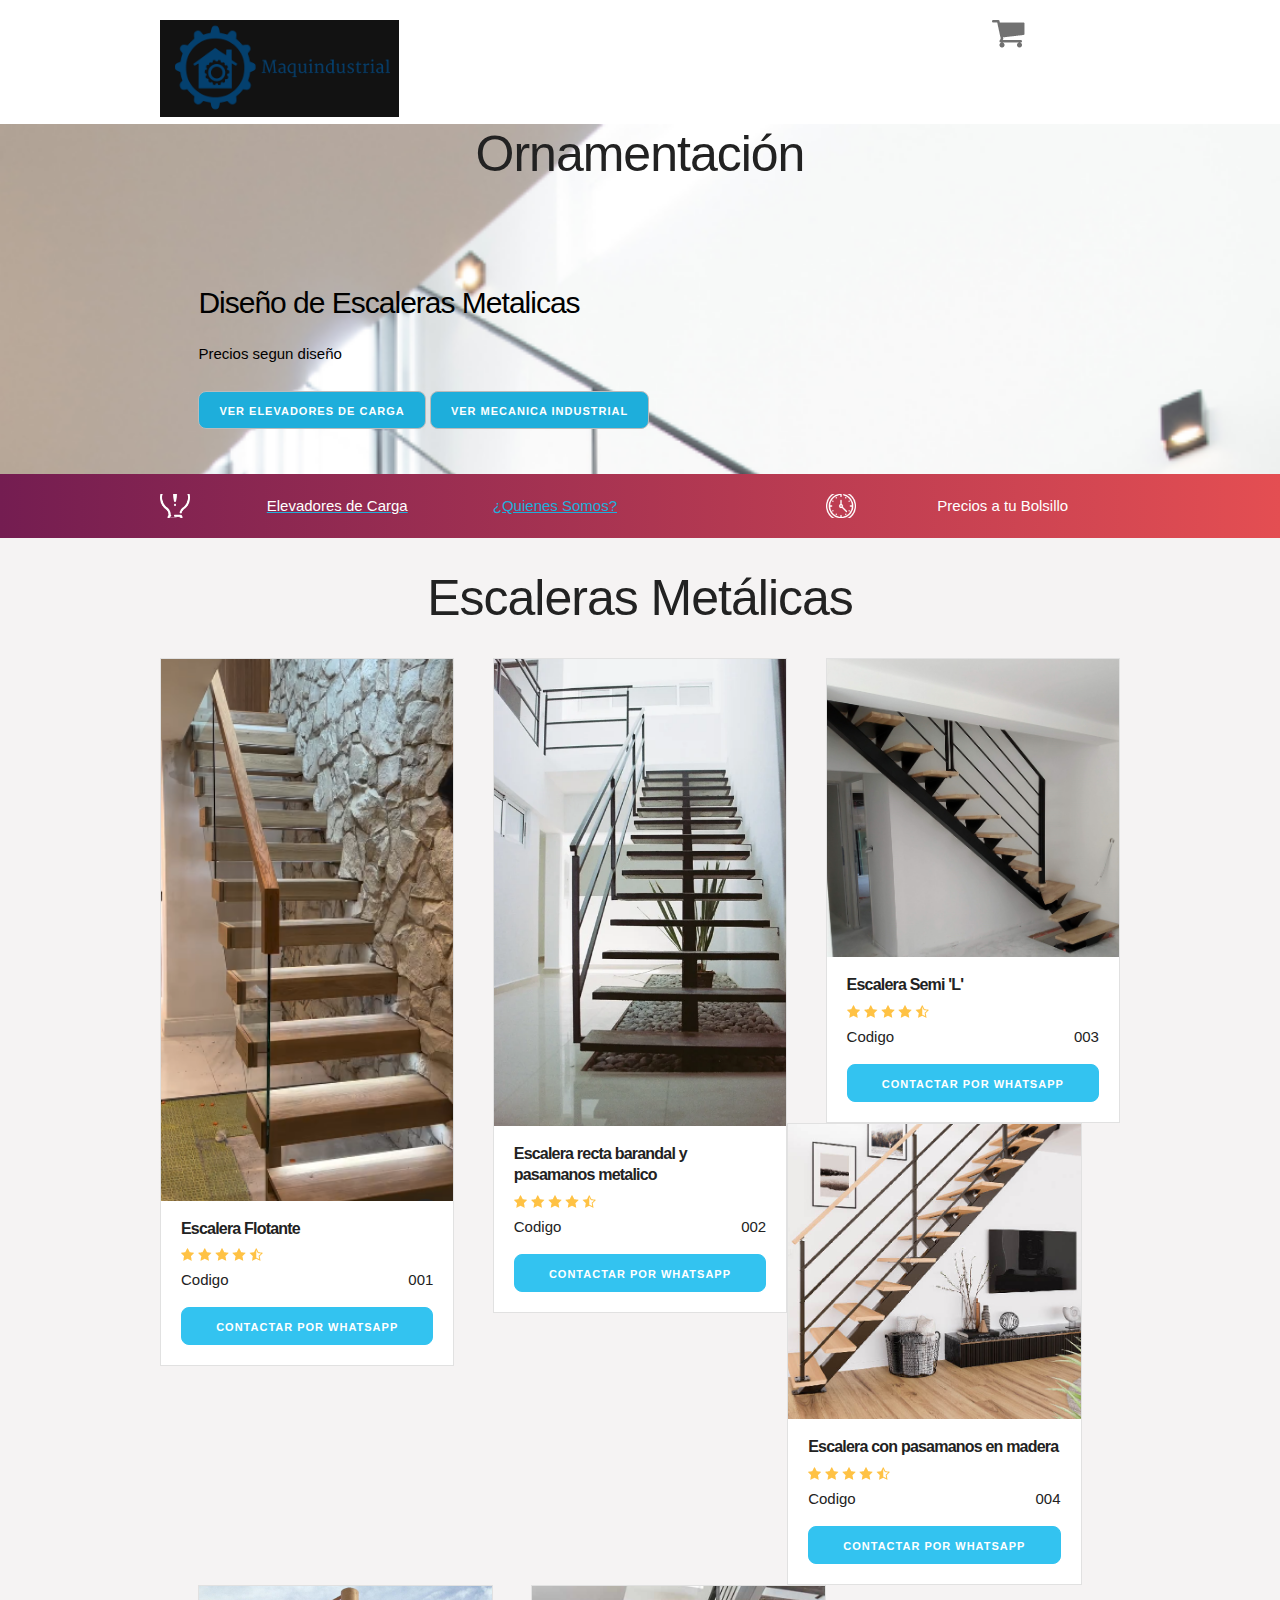
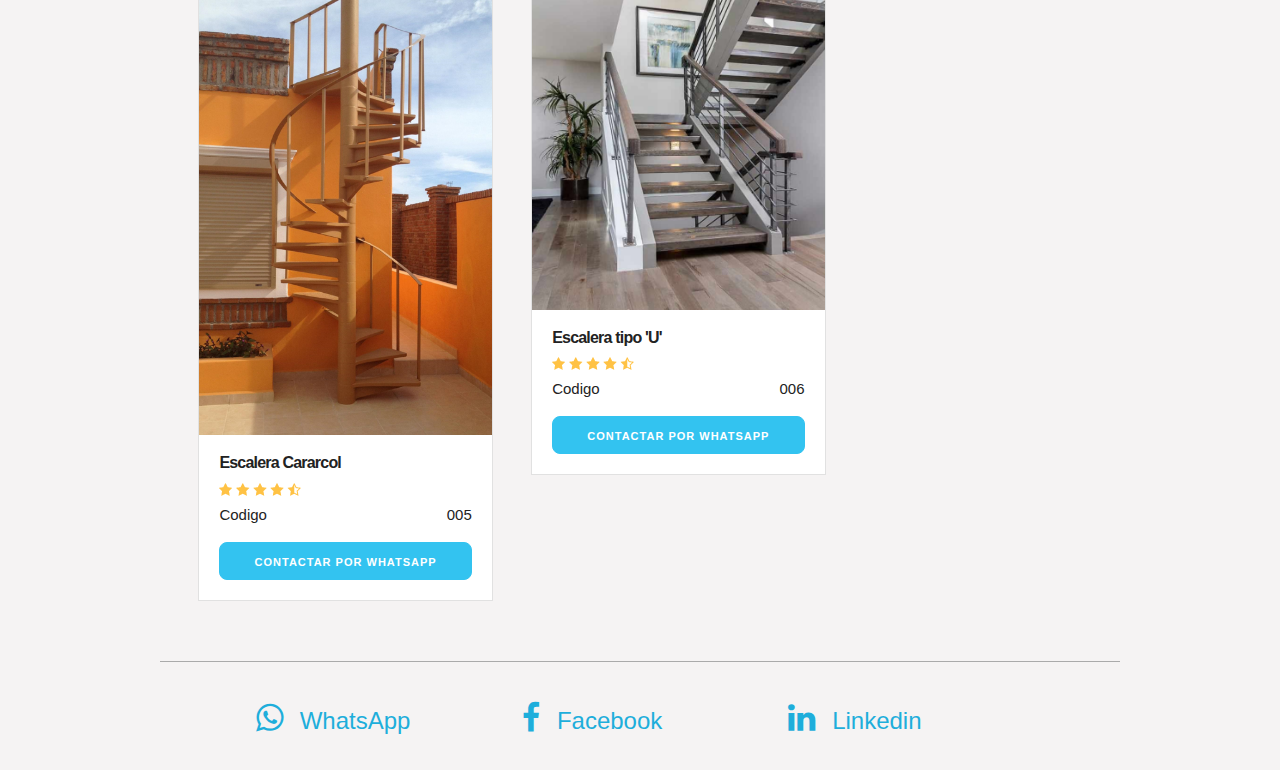
==== commit 6b85d51f: "Se agrega pestaña de Mecanica Industrial" ====
--- a/index.html
+++ b/index.html
@@ -8,6 +8,8 @@
     <link rel="stylesheet" href="css/normalize.css">
     <link rel="stylesheet" href="css/skeleton.css">
     <link rel="stylesheet" href="css/custom.css">
+    <link rel="stylesheet" href="https://cdnjs.cloudflare.com/ajax/libs/font-awesome/4.7.0/css/font-awesome.min.css">
+
 </head>
 <body>
 <header id="header" class="header">
@@ -35,7 +37,7 @@
                                         <tbody></tbody>
                                     </table>
 
-                                    <a href="#" id="vaciar-carrito" class="button u-full-width">Vaciar Carrito</a>
+                                    
                             </div>
                     </li>
                 </ul>
@@ -58,6 +60,7 @@
                                     <!-- <input class="u-full-width" type="text" placeholder="¿Que te gustaría Aprender?" id="buscador">
                                     <input type="submit" id="submit-buscador" class="submit-buscador">-->
                                     <a href="elevadores.html" class="button">Ver Elevadores de Carga</a>
+                                    <a href="mecanicaIndustrial.html" class="button">Ver Mecanica Industrial</a>
                                 </form>
                                 
                                 
@@ -75,9 +78,14 @@
                             <p>Elevadores de Carga <br></p>
                         </a>
                     </div>
-                    <div class="four columns icono icono2">
+                   <!-- <div class="four columns icono icono2">
                         <p>Dinos tu idea  <br>
                         Nosotros la hacemos realidad</p>
+                    </div>-->
+                    <div class="four columns">
+                        <nav id="secundaria" class="menu">
+                            <a class="enlace" href="home.html">¿Quienes Somos?</a>                           
+                        </nav>
                     </div>
                     <div class="four columns icono icono3">
                         <p>Precios a tu Bolsillo <br>
@@ -98,8 +106,7 @@
                         <h4>Escalera Flotante</h4>
                         
                         <img src="img/estrellas.png">
-                        <p class="precio">$200  <span class="u-pull-right ">$15</span></p>
-                        <!--<p>Codigo <span class="u-pull-right ">001</span> </p> -->
+                        <p>Codigo <span class="u-pull-right ">001</span> </p> 
                         
                         <a href="https://wa.me/3133027536" 
                            class="u-full-width button-primary button input agregar-carrito" 
@@ -200,29 +207,47 @@
         
     </div>  
 
+    
+    <!-- Footer con iconos de redes sociales -->
     <footer id="footer" class="footer">
         <div class="container">
             <div class="row">
-                    <div class="four columns">
-                            <nav id="principal" class="menu">
-                                <a class="enlace" href="#">Para tu Empresa</a>                              
-                            </nav>     
-                    </div>
-
-                    <div class="four columns">
-                        <nav id="secundaria" class="menu">
-                            <a class="enlace" href="#">Para tu Hogar</a>                           
-                        </nav>
-                    </div>
-
-                    <div class="four columns">
-                            <nav id="secundaria" class="menu">
-                                <a class="enlace" href="#">¿Quienes Somos?</a>                           
-                            </nav>
-                    </div>
-            </div>
+
+                <div class="four columns">
+                    <nav id="principal" class="menu">     
+                        <a href="https://wa.me/3133027536" 
+                           class="social-link"
+                           target="_blank">
+                            <i class="fa fa-whatsapp"></i> WhatsApp
+                        </a>                           
+                    </nav>     
+                </div>
+
+                <div class="four columns">
+                    <nav id="secundaria" class="menu">
+                        <a href="https://www.facebook.com/maquindustrialftm" 
+                           class="social-link"
+                           target="_blank">
+                            <i class="fa fa-facebook"></i> Facebook
+                        </a>                          
+                    </nav>
+                </div>
+
+                <div class="four columns">
+                    <nav id="secundaria" class="menu">
+                        <a href="https://www.linkedin.com" 
+                           class="social-link"
+                           target="_blank">
+                            <i class="fa fa-linkedin"></i> Linkedin
+                        </a>                         
+                    </nav>
+                </div>
+
+            </div>
+            
         </div>
     </footer>
+    
 
     <script src="js/app.js"></script>
 
--- a/css/custom.css
+++ b/css/custom.css
@@ -191,3 +191,22 @@
 margin-bottom: 10px;
 text-decoration: none;
 }
+
+
+/* Estilos para los enlaces de redes sociales */
+.social-link {
+    display: flex;
+    align-items: center;
+    text-decoration: none;
+    color: #1EAEDB;
+    font-size: 24px; /* Tamaño del texto */
+}
+
+.social-link i {
+    font-size: 32px; /* Tamaño del icono */
+    margin-right: 10px; /* Espacio entre el icono y el texto */
+}
+
+.social-link:hover {
+    opacity: 0.7;
+}
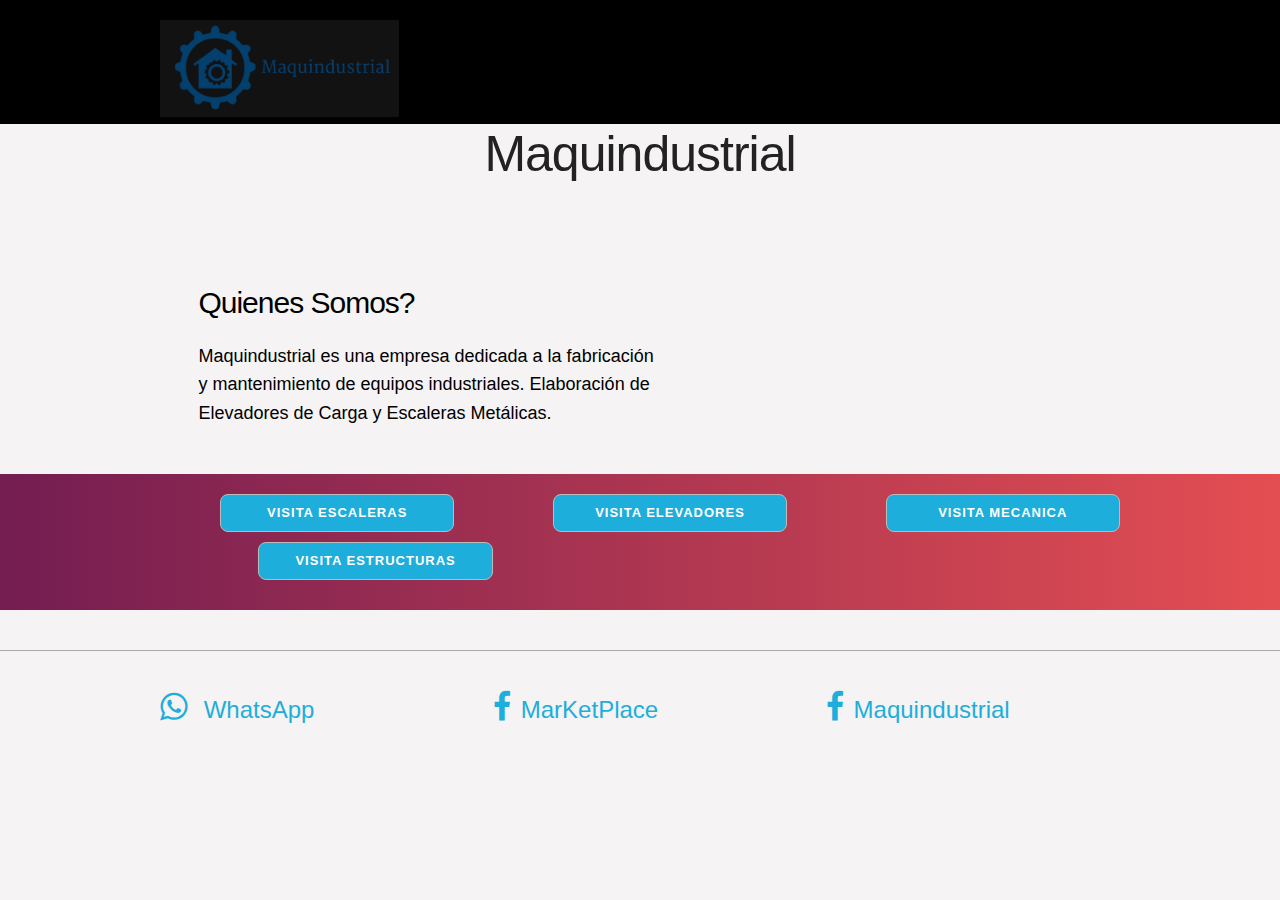
==== commit c2679eb8: "Renombrar home.html a index.html para establecer la página principal" ====
--- a/index.html
+++ b/index.html
@@ -1,255 +1,123 @@
-<!DOCTYPE html>
-<html lang="en">
-<head>
-    <meta charset="UTF-8">
-    <meta name="viewport" content="width=device-width, initial-scale=1.0">
-    <meta http-equiv="X-UA-Compatible" content="ie=edge">
-    <title>Maquindustrial</title>
-    <link rel="stylesheet" href="css/normalize.css">
-    <link rel="stylesheet" href="css/skeleton.css">
-    <link rel="stylesheet" href="css/custom.css">
-    <link rel="stylesheet" href="https://cdnjs.cloudflare.com/ajax/libs/font-awesome/4.7.0/css/font-awesome.min.css">
-
-</head>
-<body>
-<header id="header" class="header">
-    <div class="container">
-        <div class="row">
-            <div class="four columns">
-                <img src="img/logo-3.png" id="logo">
-            </div>
-            <div class="two columns u-pull-right">
-                <ul>
-                    <li class="submenu">
-                            <img src="img/cart.png" id="img-carrito">
-                            <div id="carrito">
-                                    
-                                    <table id="lista-carrito" class="u-full-width">
-                                        <thead>
-                                            <tr>
-                                                <th>Imagen</th>
-                                                <th>Nombre</th>
-                                                <th>Precio</th>
-                                                <th>Cantidad</th>
-                                                <th></th>
-                                            </tr>
-                                        </thead>
-                                        <tbody></tbody>
-                                    </table>
-
-                                    
-                            </div>
-                    </li>
-                </ul>
-            </div>
-        </div> 
-    </div>
-    </header>
-
-
-    <div id="hero">
-        <div class="container">
-            <div class="row">
-                <h1>Ornamentación</h1>
-                    <div class="six columns">
-                        
-                        <div class="contenido-hero">
-                                <h2>Diseño de Escaleras Metalicas</h2>
-                                <p>Precios segun diseño</p>
-                                <form action="#" id="busqueda" method="post" class="formulario">
-                                    <!-- <input class="u-full-width" type="text" placeholder="¿Que te gustaría Aprender?" id="buscador">
-                                    <input type="submit" id="submit-buscador" class="submit-buscador">-->
-                                    <a href="elevadores.html" class="button">Ver Elevadores de Carga</a>
-                                    <a href="mecanicaIndustrial.html" class="button">Ver Mecanica Industrial</a>
-                                </form>
-                                
-                                
-                        </div>
-                    </div>
-            </div> 
-        </div>
-    </div>
-
-    <div class="barra">
-        <div class="container">
-            <div class="row">
-                    <div class="four columns icono icono1">
-                        <a href="elevadores.html">
-                            <p>Elevadores de Carga <br></p>
-                        </a>
-                    </div>
-                   <!-- <div class="four columns icono icono2">
-                        <p>Dinos tu idea  <br>
-                        Nosotros la hacemos realidad</p>
-                    </div>-->
-                    <div class="four columns">
-                        <nav id="secundaria" class="menu">
-                            <a class="enlace" href="home.html">¿Quienes Somos?</a>                           
-                        </nav>
-                    </div>
-                    <div class="four columns icono icono3">
-                        <p>Precios a tu Bolsillo <br>
-                        </p>
-                    </div>
-            </div>
-        </div>
-
-    </div>
-
-    <div id="lista-cursos" class="container">
-        <h1 id="encabezado" class="encabezado">Escaleras Metálicas</h1>
-        <div class="row">
-            <div class="four columns">
-                <div class="card">
-                    <img src="img/Escalera-1.png" class="imagen-curso u-full-width">
-                    <div class="info-card">
-                        <h4>Escalera Flotante</h4>
-                        
-                        <img src="img/estrellas.png">
-                        <p>Codigo <span class="u-pull-right ">001</span> </p> 
-                        
-                        <a href="https://wa.me/3133027536" 
-                           class="u-full-width button-primary button input agregar-carrito" 
-                           target="_blank"
-                           data-id="2">Contactar por WhatsApp</a>
-                      
-
-                    </div>
-                </div> <!--.card-->
-            </div>
-            <div class="four columns">
-                    <div class="card">
-                        <img src="img/Escalera-2.png" class="imagen-curso u-full-width">
-                        <div class="info-card">
-                            <h4>Escalera recta barandal y pasamanos metalico</h4>
-                            
-                            <img src="img/estrellas.png">
-                            <!--<p>Codigo <span class="u-pull-right ">001</span> </p> -->
-                            <p>Codigo <span class="u-pull-right ">002</span> </p>
-                            <a href="https://wa.me/3133027536" 
-                               class="u-full-width button-primary button input agregar-carrito" 
-                               target="_blank"
-                               data-id="2">Contactar por WhatsApp</a>
-                        </div>
-                    </div>
-            </div>
-            <div class="four columns">
-                    <div class="card">
-                        <img src="img/Escalera-3.png" class="imagen-curso u-full-width">
-                        <div class="info-card">
-                            <h4>Escalera Semi 'L'</h4>
-                           
-                            <img src="img/estrellas.png">
-                            <!--<p>Codigo <span class="u-pull-right ">001</span> </p> -->
-                            <p>Codigo <span class="u-pull-right ">003</span> </p>
-                            <a href="https://wa.me/3133027536" 
-                            class="u-full-width button-primary button input agregar-carrito" 
-                            target="_blank"
-                            data-id="2">Contactar por WhatsApp</a>
-                    </div> <!--.card-->
-            </div>
-
-        </div> <!--.row-->
-        
-        <div class="row">
-            <div class="four columns">
-                <div class="card">
-                    <img src="img/Escalera-4.png" class="imagen-curso u-full-width">
-                    <div class="info-card">
-                        <h4>Escalera con pasamanos en madera</h4>
-                        
-                        <img src="img/estrellas.png">
-                        <!--<p>Codigo <span class="u-pull-right ">001</span> </p> -->
-                        <p>Codigo <span class="u-pull-right ">004</span> </p>
-                        <a href="https://wa.me/3133027536" 
-                            class="u-full-width button-primary button input agregar-carrito" 
-                            target="_blank"
-                            data-id="2">Contactar por WhatsApp</a>
-                    </div>
-                </div> <!--.card-->
-            </div>
-            <div class="four columns">
-                    <div class="card">
-                        <img src="img/Escalera-7.png" class="imagen-curso u-full-width">
-                        <div class="info-card">
-                            <h4>Escalera Cararcol</h4>
-                            
-                            <img src="img/estrellas.png">
-                            <!--<p>Codigo <span class="u-pull-right ">001</span> </p> -->
-                            <p>Codigo <span class="u-pull-right ">005</span> </p>
-                            <a href="https://wa.me/3133027536" 
-                                class="u-full-width button-primary button input agregar-carrito" 
-                                target="_blank"
-                                data-id="2">Contactar por WhatsApp</a>
-                        </div>
-                    </div> <!--.card-->
-            </div>
-            <div class="four columns">
-                    <div class="card">
-                        <img src="img/Escalera-6.png" class="imagen-curso u-full-width">
-                        <div class="info-card">
-                            <h4>Escalera tipo 'U'</h4>
-                            
-                            <img src="img/estrellas.png">
-                            <!--<p>Codigo <span class="u-pull-right ">001</span> </p> -->
-                            <p>Codigo <span class="u-pull-right ">006</span> </p>
-                            <a href="https://wa.me/3133027536" 
-                                class="u-full-width button-primary button input agregar-carrito" 
-                                target="_blank"
-                                data-id="2">Contactar por WhatsApp</a>
-                        </div>
-                    </div> <!--.card-->
-            </div>
-        </div> <!--.row-->
-
-       
-        
-        
-    </div>  
-
-    
-    <!-- Footer con iconos de redes sociales -->
-    <footer id="footer" class="footer">
-        <div class="container">
-            <div class="row">
-
-                <div class="four columns">
-                    <nav id="principal" class="menu">     
-                        <a href="https://wa.me/3133027536" 
-                           class="social-link"
-                           target="_blank">
-                            <i class="fa fa-whatsapp"></i> WhatsApp
-                        </a>                           
-                    </nav>     
-                </div>
-
-                <div class="four columns">
-                    <nav id="secundaria" class="menu">
-                        <a href="https://www.facebook.com/maquindustrialftm" 
-                           class="social-link"
-                           target="_blank">
-                            <i class="fa fa-facebook"></i> Facebook
-                        </a>                          
-                    </nav>
-                </div>
-
-                <div class="four columns">
-                    <nav id="secundaria" class="menu">
-                        <a href="https://www.linkedin.com" 
-                           class="social-link"
-                           target="_blank">
-                            <i class="fa fa-linkedin"></i> Linkedin
-                        </a>                         
-                    </nav>
-                </div>
-
-            </div>
-            
-        </div>
-    </footer>
-    
-
-    <script src="js/app.js"></script>
-
-</body>
+<!DOCTYPE html>
+<html lang="en">
+<head>
+    <meta charset="UTF-8">
+    <meta name="viewport" content="width=device-width, initial-scale=1.0">
+    <meta http-equiv="X-UA-Compatible" content="ie=edge">
+    <title>Maquindustrial</title>
+    <link rel="stylesheet" href="css/normalize.css">
+    <link rel="stylesheet" href="css/skeleton.css">
+    <link rel="stylesheet" href="css/custom.css">
+    <link rel="stylesheet" href="https://cdnjs.cloudflare.com/ajax/libs/font-awesome/4.7.0/css/font-awesome.min.css">
+
+</head>
+<body>
+<header id="header" class="header">
+    <div class="container">
+        <div class="row">
+            <div class="four columns">
+                <img src="img/iconos/logo-3.png" id="logo">
+            </div> 
+        </div> 
+    </div>
+</header>
+
+
+    <div id="hero">
+        <div class="container">
+            <div class="row">
+                <h1>Maquindustrial</h1>
+                    <div class="six columns">
+                        
+                        <div class="contenido-hero">
+                                <h2>Quienes Somos?</h2>
+                                <p>
+                                    Maquindustrial es una empresa dedicada a la fabricación y mantenimiento de equipos industriales. 
+                                    Elaboración de Elevadores de Carga y Escaleras Metálicas.
+                                </p>                
+                        </div>
+                    </div>
+            </div> 
+        </div>
+    </div>
+
+ 
+    <div class="barra">
+        <div class="container">
+            <div class="row">
+                <div class="four columns icono icono1">     
+                    <nav id="secundaria" class="menu">
+                        <a href="escaleras.html" class="button">Visita Escaleras</a>                     
+                    </nav>
+                </div>
+
+                <div class="four columns icono icono1">     
+                    <nav id="secundaria" class="menu">
+                        <a href="elevadores.html" class="button">Visita Elevadores</a>                     
+                    </nav>
+                </div>
+
+                <div class="four columns icono icono1">     
+                    <nav id="secundaria" class="menu">
+                        <a href="mecanica.html" class="button">Visita Mecanica</a>                     
+                    </nav>
+                </div>
+    
+                <div class="four columns icono icono1">     
+                    <nav id="secundaria" class="menu">
+                        <a href="estructuras.html" class="button">Visita Estructuras</a>                     
+                    </nav>
+                </div>
+                
+            </div>
+        </div>
+    </div>
+    
+
+   
+    
+    <!-- Footer con iconos de redes sociales -->
+    <footer id="footer" class="footer">
+        <div class="container">
+            <div class="row">
+
+                <div class="four columns">
+                    <nav id="principal" class="menu">     
+                        <a href="https://wa.me/3133027536" 
+                           class="social-link"
+                           target="_blank">
+                            <i class="fa fa-whatsapp"></i> WhatsApp
+                        </a>                           
+                    </nav>     
+                </div>
+
+                <div class="four columns">
+                    <nav id="secundaria" class="menu">
+                        <a href="https://www.facebook.com/marketplace/item/1155983425491832/?ref=search&referral_code=null&referral_story_type=post&tracking=browse_serp%3Ad4de5fb5-1b81-4776-8e5c-d43872d75486" 
+                           class="social-link"
+                           target="_blank">
+                            <i class="fa fa-facebook"></i>MarKetPlace
+                        </a>                          
+                    </nav>
+                </div>
+
+                <div class="four columns">
+                    <nav id="secundaria" class="menu">
+                        <a href="https://www.facebook.com/maquindustrialftm/" 
+                           class="social-link"
+                           target="_blank">
+                            <i class="fa fa-facebook"></i>Maquindustrial
+                        </a>                          
+                    </nav>
+                </div>
+
+            </div>
+            
+        </div>
+    </footer>
+    
+
+    <script src="js/app.js"></script>
+
+</body>
 </html>--- a/css/custom.css
+++ b/css/custom.css
@@ -1,29 +1,36 @@
 html {
     font-size: 62.5%;
 }
+
 body {
-    background-color: #f5f3f3
-}
+    background-color: #f5f3f3;
+}
+
 h1 {
     text-align: center;
 }
+
 h2 {
     font-size: 3rem;
 }
+
 h4 {
     font-size: 16px;
     font-weight: 700;
 }
+
 header {
     padding: 20px 0 0 0;
-    background: white;
-    text-align: center;
-}
+    background: black;
+    text-align: center;
+}
+
 @media (min-width: 750px) {
     header {
         text-align: left;
     }
 }
+
 .borrar-curso {
     background-color: red;
     border-radius: 50%;
@@ -36,33 +43,37 @@
 ul {
     list-style: none;
 }
+
 #hero {
-    background-image:url(../img/hero.png);
+    background-image: url(../img/hero.png);
     height: 350px;
     background-size: cover;
 }
+
 #encabezado {
     margin: 30px 0;
 }
+
 .submenu {
     position: relative;
 }
 
-.submenu #carrito{
+.submenu #carrito {
     display: none;
 }
-.submenu:hover #carrito{
+
+.submenu:hover #carrito {
     display: block;
     position: absolute;
-    right:0;
-
-    top:100%;
+    right: 0;
+    top: 100%;
     z-index: 1;
     background-color: white;
     padding: 20px;
     min-height: 400px;
     min-width: 300px;
 }
+
 .vacio {
     padding: 10px;
     background-color: crimson;
@@ -70,22 +81,32 @@
     border-radius: 10px;
     color: white;
 }
+
 .contenido-hero {
     margin-top: 80px;
     color: black;
 }
+
+.contenido-hero p {
+    
+    color: black;
+    font-size: 18px;
+}
+
 .contenido-hero form {
     position: relative;
     margin-bottom: 0;
 }
+
 .contenido-hero form #buscador {
     height: 50px;
     margin-bottom: 0;
 }
+
 .contenido-hero form .submit-buscador {
     position: absolute;
-    right:0;
-    top:0;
+    right: 0;
+    top: 0;
     height: 100%;
     padding: 0;
     display: block;
@@ -94,34 +115,37 @@
     background-image: url(../img/lupa.png);
     background-position: right center;
     background-repeat: no-repeat;
-    border:none;
+    border: none;
 }
 
 a.button {
-    background-color: #1EAEDB; /* Cambia el color de fondo del botón a azul */
-    color: white; /* Cambia el color del texto a blanco */
-    padding: 0px 20px; /* Añade un poco de relleno para que parezca un botón */
-    text-decoration: none; /* Elimina el subrayado del enlace */
-    border-radius: 8px; /* Añade bordes redondeados */
-    display: inline-block; /* Asegura que el enlace se comporte como un botón */
-}
-
-
-
+    background-color: #1EAEDB;
+    color: white;
+    padding: 10px 20px;
+    text-decoration: none;
+    border-radius: 8px;
+    display: flex;
+    justify-content: center;
+    align-items: center;
+    text-align: center;
+    font-size: 13px;
+}
 
 .barra {
     padding: 20px 0;
-    background: #741d51; /* Old browsers */
-    background: -moz-linear-gradient(left, #741d51 0%, #e44e52 100%); /* FF3.6-15 */
-    background: -webkit-linear-gradient(left, #741d51 0%,#e44e52 100%); /* Chrome10-25,Safari5.1-6 */
-    background: linear-gradient(to right, #741d51 0%,#e44e52 100%); /* W3C, IE10+, FF16+, Chrome26+, Opera12+, Safari7+ */
-    filter: progid:DXImageTransform.Microsoft.gradient( startColorstr='#741d51', endColorstr='#e44e52',GradientType=1 ); /* IE6-9 */
+    background: #741d51;
+    background: -moz-linear-gradient(left, #741d51 0%, #e44e52 100%);
+    background: -webkit-linear-gradient(left, #741d51 0%, #e44e52 100%);
+    background: linear-gradient(to right, #741d51 0%, #e44e52 100%);
+    filter: progid:DXImageTransform.Microsoft.gradient(startColorstr='#741d51', endColorstr='#e44e52', GradientType=1);
 }
 
 .barra p {
-    margin:0;
-    color: white;
-}
+    margin: 0;
+    color: white;
+    font-size: 18px;
+}
+
 .icono {
     background-repeat: no-repeat;
     background-position: left center;
@@ -130,26 +154,31 @@
     margin-bottom: 40px;
     text-align: center;
 }
+
 @media (min-width: 750px) {
     .icono {
-        margin-bottom:0;
+        margin-bottom: 0;
     }
 }
+
 .icono1 {
     background-image: url(../img/icono1.png);
 }
+
 .icono2 {
     background-image: url(../img/icono2.png);
 }
+
 .icono3 {
     background-image: url(../img/icono3.png);
 }
 
 #lista-cursos .row {
-    margin-bottom:20px;
-}
+    margin-bottom: 20px;
+}
+
 .agregar-carrito {
-    margin:10px 0;
+    margin: 10px 0;
 }
 
 .card {
@@ -157,56 +186,71 @@
     border: 1px solid #e1e1e1;
     background: white;
 }
+
 @media (min-width: 550px) {
     .card {
         text-align: left;
     }
 }
-.info-card  {
+
+.info-card {
     padding: 10px 20px;
 }
 
-.info-card p, 
+.info-card p,
 .card h4 {
     margin-bottom: 5px;
 }
+
 .info-card .precio {
     text-decoration: line-through;
     font-size: 18px;
     margin-top: 10px;
 }
+
 .info-card .precio span {
     font-weight: 700;
     font-size: 22px;
 }
 
-
 .footer {
     margin-top: 40px;
-    border-top:1px solid #aaa;;
-    padding-top: 40px;   
-}
-.footer .menu a{
-display: block;
-margin-bottom: 10px;
-text-decoration: none;
-}
-
-
-/* Estilos para los enlaces de redes sociales */
+    border-top: 1px solid #aaa;
+    padding-top: 40px;
+}
+
+.footer .menu a {
+    display: block;
+    margin-bottom: 10px;
+    text-decoration: none;
+}
+
 .social-link {
     display: flex;
     align-items: center;
     text-decoration: none;
     color: #1EAEDB;
-    font-size: 24px; /* Tamaño del texto */
+    font-size: 24px;
 }
 
 .social-link i {
-    font-size: 32px; /* Tamaño del icono */
-    margin-right: 10px; /* Espacio entre el icono y el texto */
+    font-size: 32px;
+    margin-right: 10px;
 }
 
 .social-link:hover {
     opacity: 0.7;
 }
+
+
+/*Multimedia*/
+
+.video-container {
+    margin-top: 20px;
+    text-align: center;
+}
+
+.video-container video {
+    max-width: 30%;
+    height: auto;
+}
